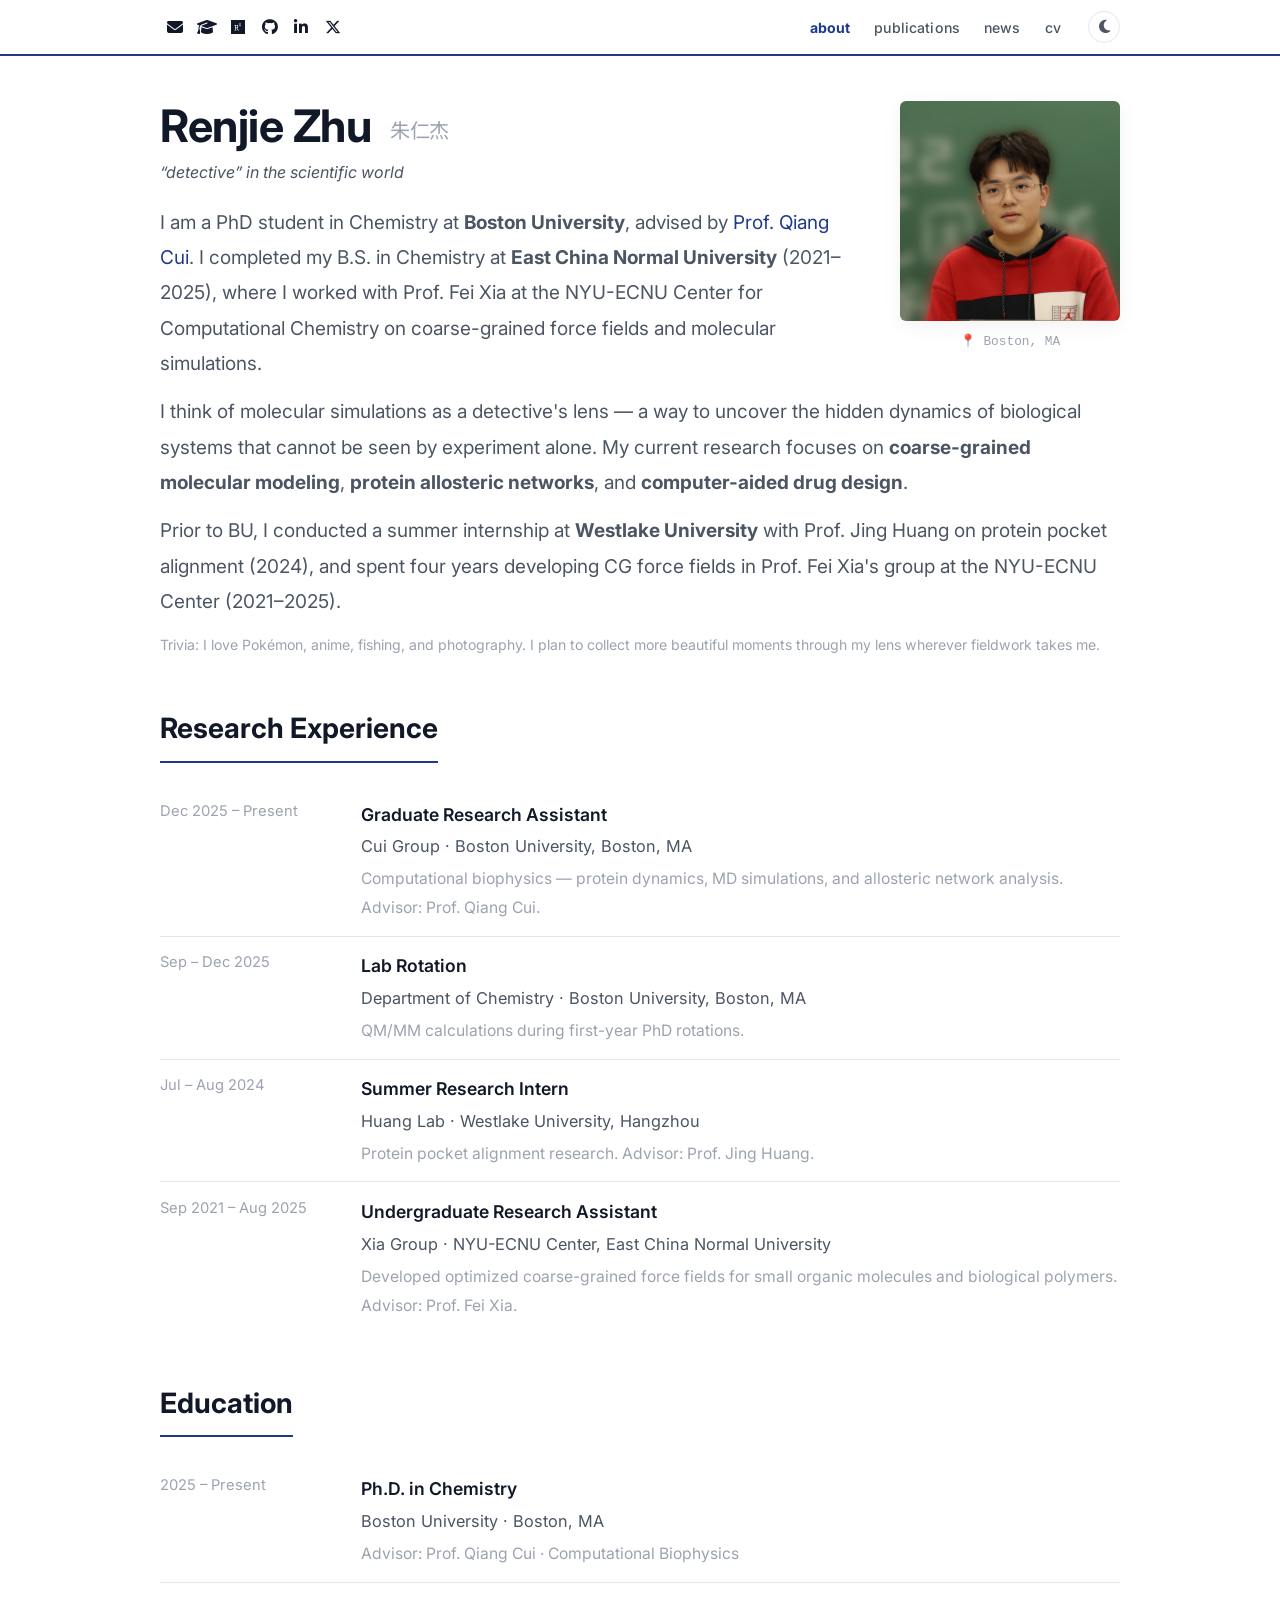
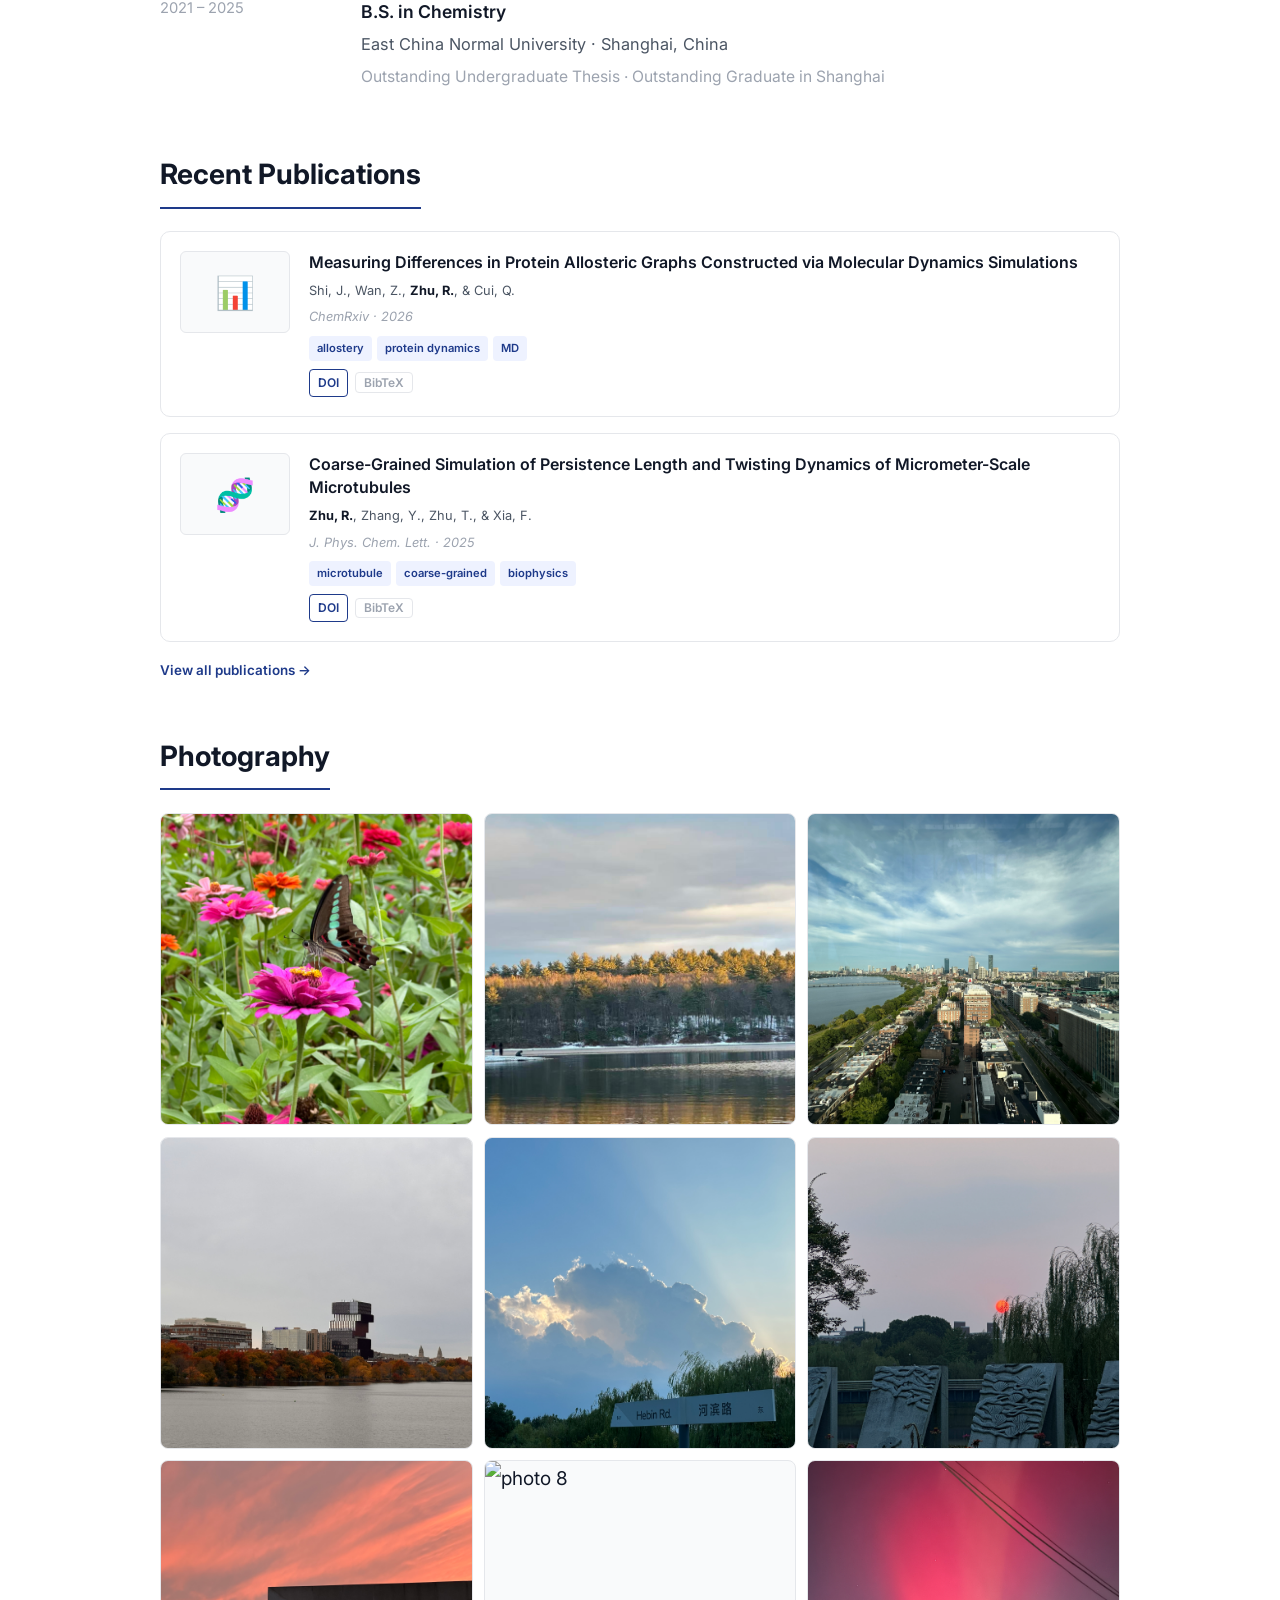
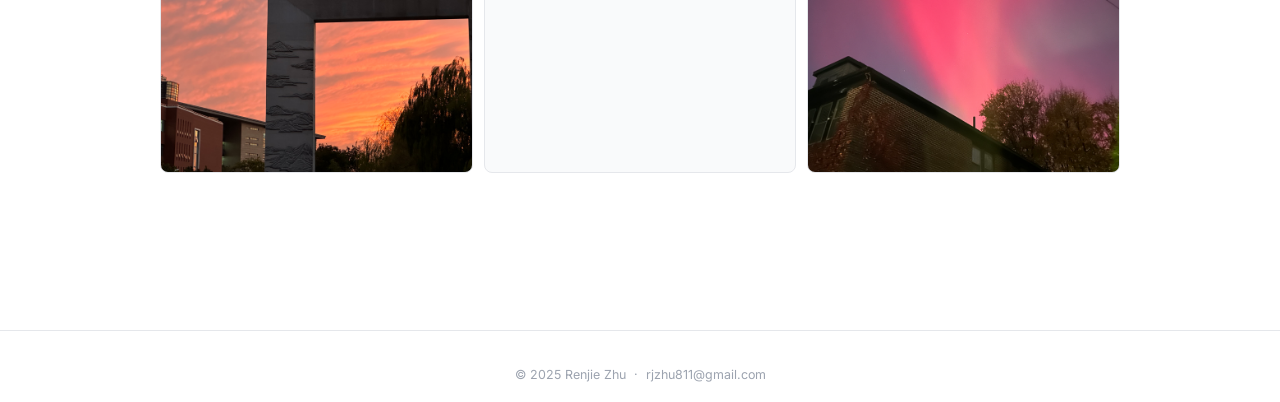
==== index.html @ 39c2d619 "photo" ====
<!DOCTYPE html>
<html lang="en">
<head>
  <meta charset="UTF-8" />
  <meta name="viewport" content="width=device-width, initial-scale=1.0" />
  <title>Renjie Zhu | Boston University</title>
  <link rel="stylesheet" href="https://cdnjs.cloudflare.com/ajax/libs/font-awesome/6.4.0/css/all.min.css" />
  <link href="https://fonts.googleapis.com/css2?family=Inter:wght@300;400;500;600;700&family=Noto+Sans+SC:wght@300;400;500;600;700&display=swap" rel="stylesheet" />
  <link rel="stylesheet" href="style.css" />
  <style>
    /* ── ABOUT: photo floats right, text wraps left ── */
    .about-photo {
      float: right;
      margin: 0 0 1.5rem 2.5rem;
      text-align: center;
      flex-shrink: 0;
    }
    .photo-placeholder {
      width: clamp(150px, 18vw, 220px);
      height: clamp(150px, 18vw, 220px);
      border-radius: 6px;
      background: linear-gradient(135deg, #1e3a8a 0%, #1e40af 100%);
      display: flex;
      align-items: center;
      justify-content: center;
      font-size: clamp(2.2rem, 5vw, 3.2rem);
      color: white;
      font-weight: 700;
      box-shadow: 0 4px 20px var(--shadow);
    }
    .profile-photo {
      width: clamp(150px, 18vw, 220px);
      height: clamp(150px, 18vw, 220px);
      border-radius: 6px;
      object-fit: cover;
      display: block;
      box-shadow: 0 4px 20px var(--shadow);
    }
    .about-location {
      margin-top: 0.6rem;
      font-size: 0.8rem;
      color: var(--text-faint);
      font-family: 'Courier New', monospace;
    }

    /* name + tagline */
    .page-name {
      font-size: clamp(2rem, 4vw, 2.8rem);
      font-weight: 700;
      letter-spacing: -0.5px;
      line-height: 1.15;
      margin-bottom: 0.35rem;
    }
    .page-name .name-cn {
      font-size: 0.45em;
      font-weight: 400;
      color: var(--text-faint);
      margin-left: 0.6rem;
      vertical-align: middle;
    }
    .page-tagline {
      font-style: italic;
      color: var(--text-muted);
      font-size: 1rem;
      margin-bottom: 1.1rem;
    }

    .bio-text { color: var(--text-muted); }
    .bio-text + .bio-text { margin-top: 0.85rem; }
    .bio-trivia {
      margin-top: 0.85rem;
      font-size: 0.88rem;
      color: var(--text-faint);
    }
    .clearfix::after { content: ''; display: table; clear: both; }

    /* ── PHOTOGRAPHY GRID ── */
    .photo-grid {
      display: grid;
      grid-template-columns: repeat(3, 1fr);
      gap: 0.7rem;
    }
    .photo-item {
      aspect-ratio: 1 / 1;
      border-radius: 8px;
      overflow: hidden;
      background: var(--bg-alt);
      border: 1px solid var(--border);
      cursor: pointer;
      transition: border-color 0.2s;
    }
    .photo-item:hover { border-color: var(--primary); }
    .photo-item img { width: 100%; height: 100%; object-fit: cover; display: block; transition: transform 0.3s; }
    .photo-item:hover img { transform: scale(1.05); }
    .photo-empty {
      width: 100%; height: 100%;
      display: flex; flex-direction: column;
      align-items: center; justify-content: center;
      gap: 0.4rem; color: var(--border); font-size: 1.8rem;
    }
    .photo-empty span { font-size: 0.68rem; color: var(--text-faint); }

    /* ── LIGHTBOX MODAL ── */
    .lightbox-modal {
      display: none;
      position: fixed;
      z-index: 1000;
      left: 0;
      top: 0;
      width: 100%;
      height: 100%;
      background: rgba(0, 0, 0, 0.85);
      animation: fadeIn 0.3s;
    }
    .lightbox-modal.show { display: flex; }
    @keyframes fadeIn { from { opacity: 0; } to { opacity: 1; } }
    .lightbox-content {
      margin: auto;
      max-width: 90vw;
      max-height: 90vh;
      position: relative;
      display: flex;
      align-items: center;
      justify-content: center;
    }
    .lightbox-img {
      max-width: 100%;
      max-height: 85vh;
      object-fit: contain;
      border-radius: 8px;
    }
    .lightbox-close {
      position: absolute;
      top: 20px;
      right: 30px;
      color: white;
      font-size: 32px;
      cursor: pointer;
      line-height: 1;
      z-index: 1001;
      transition: opacity 0.2s;
    }
    .lightbox-close:hover { opacity: 0.7; }
    .lightbox-nav {
      position: absolute;
      top: 50%;
      transform: translateY(-50%);
      color: white;
      font-size: 28px;
      cursor: pointer;
      padding: 10px 15px;
      border-radius: 4px;
      transition: background 0.2s;
      user-select: none;
      z-index: 1001;
    }
    .lightbox-nav:hover { background: rgba(255, 255, 255, 0.2); }
    .lightbox-prev { left: 20px; }
    .lightbox-next { right: 20px; }
    .lightbox-counter {
      position: absolute;
      bottom: 20px;
      left: 50%;
      transform: translateX(-50%);
      color: white;
      font-size: 0.9rem;
      background: rgba(0, 0, 0, 0.5);
      padding: 8px 12px;
      border-radius: 4px;
    }

    section { margin-bottom: 2.8rem; }

    @media (max-width: 640px) {
      .about-photo { float: none; margin: 0 0 1.5rem 0; }
      .photo-placeholder, .profile-photo { width: 130px; height: 130px; border-radius: 50%; }
      .photo-grid { grid-template-columns: repeat(2, 1fr); }
    }
  </style>
</head>
<body>

<!-- ── NAV: social icons left | links right ── -->
<nav>
  <div class="nav-inner">
    <!-- LEFT: social icons -->
    <div class="nav-social">
      <a href="mailto:rjzhu811@gmail.com" title="Email"><i class="fas fa-envelope"></i></a>
      <a href="https://scholar.google.com/citations?user=YOURID" target="_blank" title="Google Scholar"><i class="fas fa-graduation-cap"></i></a>
      <a href="https://www.researchgate.net/profile/Renjie-Zhu-6?ev=hdr_xprf" target="_blank" title="ResearchGate"><i class="fab fa-researchgate"></i></a>
      <a href="https://github.com/wowrj" target="_blank" title="GitHub"><i class="fab fa-github"></i></a>
      <a href="https://www.linkedin.com/in/renjie-zhu-467b842b7/" target="_blank" title="LinkedIn"><i class="fab fa-linkedin-in"></i></a>
      <a href="https://x.com/UjotH" target="_blank" title="Twitter / X"><i class="fab fa-x-twitter"></i></a>
    </div>

    <div class="nav-spacer"></div>

    <!-- RIGHT: page links + dark toggle -->
    <ul class="nav-links">
      <li><a href="index.html" class="active">about</a></li>
      <li><a href="publications.html">publications</a></li>
      <li><a href="news.html">news</a></li>
      <li><a href="assets/cv.pdf" target="_blank">cv</a></li>
    </ul>
    <button class="theme-toggle" id="themeBtn" title="Toggle dark mode" aria-label="Toggle dark mode">
      <i class="fas fa-moon" id="themeIcon"></i>
    </button>
  </div>
</nav>

<div class="page-wrapper">

  <!-- ── ABOUT ── -->
  <section class="clearfix">

    <!-- Photo floats right -->
    <div class="about-photo">
      <!-- Replace with: <img class="profile-photo" src="assets/img/profile.jpg" alt="Renjie Zhu" /> -->
      <img class="profile-photo" src="assets/img/profile.jpg" alt="Renjie Zhu" />
      <div class="about-location">📍 Boston, MA</div>
    </div>

    <!-- Name + tagline + bio flow left -->
    <h1 class="page-name">
      Renjie Zhu <span class="name-cn">朱仁杰</span>
    </h1>
    <p class="page-tagline">
      “detective” in the scientific world
    </p>

    <p class="bio-text">
      I am a PhD student in Chemistry at <strong>Boston University</strong>, advised by
      <a href="https://sites.bu.edu/cui-group/" target="_blank">Prof. Qiang Cui</a>.
      I completed my B.S. in Chemistry at <strong>East China Normal University</strong> (2021–2025),
      where I worked with Prof. Fei Xia at the NYU-ECNU Center for Computational Chemistry
      on coarse-grained force fields and molecular simulations.
    </p>
    <p class="bio-text">
      I think of molecular simulations as a detective's lens — a way to uncover the hidden
      dynamics of biological systems that cannot be seen by experiment alone. My current
      research focuses on <strong>coarse-grained molecular modeling</strong>,
      <strong>protein allosteric networks</strong>, and <strong>computer-aided drug design</strong>.
    </p>
    <p class="bio-text">
      Prior to BU, I conducted a summer internship at <strong>Westlake University</strong> with
      Prof. Jing Huang on protein pocket alignment (2024), and spent four years developing
      CG force fields in Prof. Fei Xia's group at the NYU-ECNU Center (2021–2025).
    </p>
    <p class="bio-trivia">
      Trivia: I love Pokémon, anime, fishing, and photography. I plan to collect more
      beautiful moments through my lens wherever fieldwork takes me.
    </p>

  </section>

  <!-- ── RESEARCH EXPERIENCE ── -->
  <section>
    <h2 class="section-title">Research Experience</h2>
    <div class="exp-list">
      <div class="exp-item">
        <div class="exp-period">Dec 2025 – Present</div>
        <div>
          <div class="exp-title">Graduate Research Assistant</div>
          <div class="exp-subtitle">Cui Group · Boston University, Boston, MA</div>
          <div class="exp-detail">Computational biophysics — protein dynamics, MD simulations, and allosteric network analysis. Advisor: Prof. Qiang Cui.</div>
        </div>
      </div>
      <div class="exp-item">
        <div class="exp-period">Sep – Dec 2025</div>
        <div>
          <div class="exp-title">Lab Rotation</div>
          <div class="exp-subtitle">Department of Chemistry · Boston University, Boston, MA</div>
          <div class="exp-detail">QM/MM calculations during first-year PhD rotations.</div>
        </div>
      </div>
      <div class="exp-item">
        <div class="exp-period">Jul – Aug 2024</div>
        <div>
          <div class="exp-title">Summer Research Intern</div>
          <div class="exp-subtitle">Huang Lab · Westlake University, Hangzhou</div>
          <div class="exp-detail">Protein pocket alignment research. Advisor: Prof. Jing Huang.</div>
        </div>
      </div>
      <div class="exp-item">
        <div class="exp-period">Sep 2021 – Aug 2025</div>
        <div>
          <div class="exp-title">Undergraduate Research Assistant</div>
          <div class="exp-subtitle">Xia Group · NYU-ECNU Center, East China Normal University</div>
          <div class="exp-detail">Developed optimized coarse-grained force fields for small organic molecules and biological polymers. Advisor: Prof. Fei Xia.</div>
        </div>
      </div>
    </div>
  </section>

  <!-- ── EDUCATION ── -->
  <section>
    <h2 class="section-title">Education</h2>
    <div class="exp-list">
      <div class="exp-item">
        <div class="exp-period">2025 – Present</div>
        <div>
          <div class="exp-title">Ph.D. in Chemistry</div>
          <div class="exp-subtitle">Boston University · Boston, MA</div>
          <div class="exp-detail">Advisor: Prof. Qiang Cui · Computational Biophysics</div>
        </div>
      </div>
      <div class="exp-item">
        <div class="exp-period">2021 – 2025</div>
        <div>
          <div class="exp-title">B.S. in Chemistry</div>
          <div class="exp-subtitle">East China Normal University · Shanghai, China</div>
          <div class="exp-detail">Outstanding Undergraduate Thesis · Outstanding Graduate in Shanghai</div>
        </div>
      </div>
    </div>
  </section>

  <!-- ── RECENT PUBLICATIONS ── -->
  <section>
    <h2 class="section-title">Recent Publications</h2>
    <div class="pub-list">

      <div class="pub-card">
        <div class="pub-thumb">📊</div>
        <div class="pub-info">
          <div class="pub-title">
            <a href="https://doi.org/10.26434/chemrxiv.10001634/v1" target="_blank">
              Measuring Differences in Protein Allosteric Graphs Constructed via Molecular Dynamics Simulations
            </a>
          </div>
          <div class="pub-authors">Shi, J., Wan, Z., <span class="me">Zhu, R.</span>, &amp; Cui, Q.</div>
          <div class="pub-venue">ChemRxiv · 2026</div>
          <div class="pub-tags"><span class="tag">allostery</span><span class="tag">protein dynamics</span><span class="tag">MD</span></div>
          <div class="pub-links">
            <a href="https://doi.org/10.26434/chemrxiv.10001634/v1" target="_blank">DOI</a>
            <button class="bibtex-toggle" onclick="toggleBibtex(this)">BibTeX</button>
          </div>
        </div>
        <div class="bibtex-block">@article{shi2026allostery,
  title   = {Measuring Differences in Protein Allosteric Graphs Constructed via Molecular Dynamics Simulations},
  author  = {Shi, J. and Wan, Z. and Zhu, R. and Cui, Q.},
  journal = {ChemRxiv},
  year    = {2026},
  doi     = {10.26434/chemrxiv.10001634/v1}
}</div>
      </div>

      <div class="pub-card">
        <div class="pub-thumb">🧬</div>
        <div class="pub-info">
          <div class="pub-title">
            <a href="https://doi.org/10.1021/acs.jpclett.5c01226" target="_blank">
              Coarse-Grained Simulation of Persistence Length and Twisting Dynamics of Micrometer-Scale Microtubules
            </a>
          </div>
          <div class="pub-authors"><span class="me">Zhu, R.</span>, Zhang, Y., Zhu, T., &amp; Xia, F.</div>
          <div class="pub-venue">J. Phys. Chem. Lett. · 2025</div>
          <div class="pub-tags"><span class="tag">microtubule</span><span class="tag">coarse-grained</span><span class="tag">biophysics</span></div>
          <div class="pub-links">
            <a href="https://doi.org/10.1021/acs.jpclett.5c01226" target="_blank">DOI</a>
            <button class="bibtex-toggle" onclick="toggleBibtex(this)">BibTeX</button>
          </div>
        </div>
        <div class="bibtex-block">@article{zhu2025microtubule,
  title   = {Coarse-Grained Simulation of Persistence Length and Twisting Dynamics of Micrometer-Scale Microtubules},
  author  = {Zhu, R. and Zhang, Y. and Zhu, T. and Xia, F.},
  journal = {J. Phys. Chem. Lett.},
  year    = {2025},
  doi     = {10.1021/acs.jpclett.5c01226}
}</div>
      </div>

    </div>
    <a class="view-all" href="publications.html">View all publications →</a>
  </section>

  <!-- ── PHOTOGRAPHY ── -->
  <section>
    <h2 class="section-title">Photography</h2>
    <div class="photo-grid">
      <div class="photo-item" data-src="assets/photos/1ee82c5fb46809768f59d0000ddf3ac.jpg"><img src="assets/photos/1ee82c5fb46809768f59d0000ddf3ac.jpg" alt="photo 1" /></div>
      <div class="photo-item" data-src="assets/photos/61ec56c112392f12ba977d9e5ba1c34.jpg"><img src="assets/photos/61ec56c112392f12ba977d9e5ba1c34.jpg" alt="photo 2" /></div>
      <div class="photo-item" data-src="assets/photos/62fb311ef08bb6d7357781ddbecc922.jpg"><img src="assets/photos/62fb311ef08bb6d7357781ddbecc922.jpg" alt="photo 3" /></div>
      <div class="photo-item" data-src="assets/photos/91677c04d97ab94db8efaef6f1cd049.jpg"><img src="assets/photos/91677c04d97ab94db8efaef6f1cd049.jpg" alt="photo 4" /></div>
      <div class="photo-item" data-src="assets/photos/baca74af6a340432d96c8eda0e8a222.jpg"><img src="assets/photos/baca74af6a340432d96c8eda0e8a222.jpg" alt="photo 5" /></div>
      <div class="photo-item" data-src="assets/photos/cbb07fae1a168d9c7dd560ebace27e2.jpg"><img src="assets/photos/cbb07fae1a168d9c7dd560ebace27e2.jpg" alt="photo 6" /></div> 
      <div class="photo-item" data-src="assets/photos/cd4572484ee47272685aa55f70412d1.jpg"><img src="assets/photos/cd4572484ee47272685aa55f70412d1.jpg" alt="photo 7" /></div>
      <div class="photo-item" data-src="assets/photos/de2b0a2af9ee6da17f28aa9c307b8f4.jpg"><img src="assets/photos/de2b0a2af9ee6da17f28aa9c307b8f4.jpg" alt="photo 8" /></div>
      <div class="photo-item" data-src="assets/photos/fb9c6dcf559deec1864c5d2bfe00099.jpg"><img src="assets/photos/fb9c6dcf559deec1864c5d2bfe00099.jpg" alt="photo 9" /></div> 
    </div>
  </section>

</div>

<footer>
  <p>&copy; 2025 Renjie Zhu &nbsp;·&nbsp; <a href="mailto:rjzhu811@gmail.com">rjzhu811@gmail.com</a></p>
</footer>

<!-- ── LIGHTBOX MODAL ── -->
<div id="lightboxModal" class="lightbox-modal">
  <span class="lightbox-close" onclick="closeLightbox()">&times;</span>
  <div class="lightbox-content">
    <span class="lightbox-nav lightbox-prev" onclick="prevPhoto()">&#10094;</span>
    <img id="lightboxImg" class="lightbox-img" src="" alt="photo" />
    <span class="lightbox-nav lightbox-next" onclick="nextPhoto()">&#10095;</span>
  </div>
  <div class="lightbox-counter">
    <span id="photoCounter">1 / 9</span>
  </div>
</div>

<script src="theme.js"></script>
<script>
  let currentPhotoIndex = 0;
  const photos = document.querySelectorAll('.photo-item');
  const photoSources = Array.from(photos).map(item => item.getAttribute('data-src'));
  
  // 为所有照片添加点击事件
  photos.forEach((photo, index) => {
    photo.addEventListener('click', () => openLightbox(index));
  });
  
  function openLightbox(index) {
    currentPhotoIndex = index;
    const modal = document.getElementById('lightboxModal');
    const img = document.getElementById('lightboxImg');
    img.src = photoSources[currentPhotoIndex];
    modal.classList.add('show');
    document.body.style.overflow = 'hidden';
    updateCounter();
  }
  
  function closeLightbox() {
    document.getElementById('lightboxModal').classList.remove('show');
    document.body.style.overflow = 'auto';
  }
  
  function nextPhoto() {
    currentPhotoIndex = (currentPhotoIndex + 1) % photoSources.length;
    document.getElementById('lightboxImg').src = photoSources[currentPhotoIndex];
    updateCounter();
  }
  
  function prevPhoto() {
    currentPhotoIndex = (currentPhotoIndex - 1 + photoSources.length) % photoSources.length;
    document.getElementById('lightboxImg').src = photoSources[currentPhotoIndex];
    updateCounter();
  }
  
  function updateCounter() {
    document.getElementById('photoCounter').textContent = `${currentPhotoIndex + 1} / ${photoSources.length}`;
  }
  
  // 按键支持（ESC 关闭，方向键切换）
  document.addEventListener('keydown', (e) => {
    const modal = document.getElementById('lightboxModal');
    if (!modal.classList.contains('show')) return;
    
    if (e.key === 'Escape') closeLightbox();
    else if (e.key === 'ArrowRight') nextPhoto();
    else if (e.key === 'ArrowLeft') prevPhoto();
  });
  
  // 点击背景关闭
  document.getElementById('lightboxModal').addEventListener('click', (e) => {
    if (e.target.id === 'lightboxModal') closeLightbox();
  });
  
  function toggleBibtex(btn) {
    const card = btn.closest('.pub-card');
    const block = card.querySelector('.bibtex-block');
    const open = block.classList.toggle('open');
    btn.textContent = open ? 'Hide BibTeX' : 'BibTeX';
  }
</script>
</body>
</html>
---- style.css ----
/* ─── RESET ─── */
*, *::before, *::after { box-sizing: border-box; margin: 0; padding: 0; }

/* ─── LIGHT THEME ─── */
:root {
  --primary:       #1e3a8a;
  --primary-hover: #1e40af;
  --primary-light: #eef2ff;
  --primary-muted: #c7d2fe;
  --text:          #111827;
  --text-muted:    #4b5563;
  --text-faint:    #9ca3af;
  --border:        #e5e7eb;
  --bg:            #ffffff;
  --bg-alt:        #f9fafb;
  --bg-card:       #ffffff;
  --shadow:        rgba(0,0,0,0.06);
  --nav-height:    56px;
}

/* ─── DARK THEME ─── */
html.dark {
  --primary:       #93c5fd;
  --primary-hover: #bfdbfe;
  --primary-light: #1e2d5a;
  --primary-muted: #1e3a8a;
  --text:          #f1f5f9;
  --text-muted:    #94a3b8;
  --text-faint:    #64748b;
  --border:        #1e293b;
  --bg:            #0f172a;
  --bg-alt:        #1e293b;
  --bg-card:       #1e293b;
  --shadow:        rgba(0,0,0,0.3);
}

/* ─── BASE ─── */
body {
  font-family: 'Inter', 'Noto Sans SC', sans-serif;
  font-size: 19px;
  line-height: 1.85;
  color: var(--text);
  background: var(--bg);
  transition: background 0.25s, color 0.25s;
}
a { color: var(--primary); text-decoration: none; }
a:hover { text-decoration: underline; }

/* ─── NAV ─── */
nav {
  position: sticky;
  top: 0;
  z-index: 100;
  height: var(--nav-height);
  background: var(--bg);
  border-bottom: 2px solid var(--primary);
  display: flex;
  align-items: center;
  justify-content: center;
  padding: 0;
  transition: background 0.25s, border-color 0.25s;
}
.nav-inner {
  width: 75%;
  max-width: 1400px;
  min-width: 320px;
  display: flex;
  align-items: center;
  gap: 1rem;
}

/* social icons in nav (left side) */
.nav-social {
  display: flex;
  align-items: center;
  gap: 0.1rem;
}
.nav-social a {
  width: 30px;
  height: 30px;
  display: flex;
  align-items: center;
  justify-content: center;
  color: var(--text);
  font-size: 1rem;
  text-decoration: none;
  border-radius: 4px;
  transition: color 0.15s;
}
.nav-social a:hover { color: var(--primary); }

.nav-spacer { flex: 1; }

/* nav links (right side) */
.nav-links {
  display: flex;
  gap: 0.1rem;
  list-style: none;
}
.nav-links a {
  color: var(--text-muted);
  text-decoration: none;
  padding: 0.28rem 0.7rem;
  border-radius: 5px;
  font-size: 0.88rem;
  font-weight: 500;
  transition: color 0.15s;
  letter-spacing: 0.01em;
}
.nav-links a:hover { color: var(--primary); text-decoration: none; }
.nav-links a.active { color: var(--primary); font-weight: 700; }

/* dark mode toggle button */
.theme-toggle {
  width: 32px;
  height: 32px;
  border-radius: 50%;
  border: 1px solid var(--border);
  background: none;
  color: var(--text-muted);
  cursor: pointer;
  display: flex;
  align-items: center;
  justify-content: center;
  font-size: 0.95rem;
  transition: color 0.15s, border-color 0.15s;
  flex-shrink: 0;
}
.theme-toggle:hover { color: var(--primary); border-color: var(--primary); }

/* ─── LAYOUT ─── */
.page-wrapper {
  width: 75%;
  max-width: 1400px;
  min-width: 320px;
  margin: 0 auto;
  padding: 2.8rem 0 5rem;
}
section { margin-bottom: 2.8rem; }

/* ─── SECTION TITLE ─── */
.section-title {
  font-size: 1.75rem;
  font-weight: 700;
  color: var(--text);
  border-bottom: 2px solid var(--primary);
  padding-bottom: 0.35rem;
  margin-bottom: 1.4rem;
  display: inline-block;
}

/* ─── PUBLICATION CARDS ─── */
.pub-list { display: flex; flex-direction: column; gap: 1rem; }
.pub-card {
  display: grid;
  grid-template-columns: 110px 1fr;
  gap: 1.2rem;
  padding: 1.2rem;
  border: 1px solid var(--border);
  border-radius: 10px;
  background: var(--bg-card);
  transition: border-color 0.2s, box-shadow 0.2s;
}
.pub-card:hover {
  border-color: var(--primary);
  box-shadow: 0 4px 20px var(--shadow);
}
.pub-thumb {
  width: 110px;
  height: 82px;
  border-radius: 6px;
  background: var(--bg-alt);
  border: 1px solid var(--border);
  display: flex;
  align-items: center;
  justify-content: center;
  font-size: 2rem;
  flex-shrink: 0;
  overflow: hidden;
}
.pub-thumb img { width: 100%; height: 100%; object-fit: cover; border-radius: 5px; }
.pub-title { font-weight: 600; font-size: 1rem; line-height: 1.45; margin-bottom: 0.28rem; }
.pub-title a { color: var(--text); text-decoration: none; }
.pub-title a:hover { color: var(--primary); }
.pub-authors { font-size: 0.8rem; color: var(--text-muted); margin-bottom: 0.18rem; }
.pub-authors .me { font-weight: 700; color: var(--text); }
.pub-venue { font-size: 0.8rem; color: var(--text-faint); margin-bottom: 0.45rem; font-style: italic; }
.pub-tags { display: flex; flex-wrap: wrap; gap: 0.3rem; margin-bottom: 0.5rem; }
.tag {
  font-size: 0.7rem;
  font-weight: 600;
  padding: 0.12rem 0.5rem;
  border-radius: 4px;
  background: var(--primary-light);
  color: var(--primary);
}
.pub-links { display: flex; gap: 0.4rem; flex-wrap: wrap; align-items: center; }
.pub-links a {
  font-size: 0.75rem;
  font-weight: 600;
  color: var(--primary);
  border: 1px solid var(--primary);
  border-radius: 4px;
  padding: 0.12rem 0.5rem;
  text-decoration: none;
  transition: background 0.15s, color 0.15s;
}
.pub-links a:hover { background: var(--primary); color: #fff; }
.bibtex-toggle {
  font-size: 0.75rem;
  font-weight: 600;
  color: var(--text-faint);
  border: 1px solid var(--border);
  background: none;
  border-radius: 4px;
  padding: 0.12rem 0.5rem;
  cursor: pointer;
  transition: border-color 0.15s, color 0.15s;
  font-family: inherit;
}
.bibtex-toggle:hover { border-color: var(--text-muted); color: var(--text-muted); }
.bibtex-block {
  display: none;
  margin-top: 0.5rem;
  background: var(--bg-alt);
  border: 1px solid var(--border);
  border-radius: 6px;
  padding: 0.7rem 1rem;
  font-family: 'Courier New', monospace;
  font-size: 0.75rem;
  color: var(--text-muted);
  white-space: pre-wrap;
  overflow-x: auto;
  grid-column: 1 / -1;
}
.bibtex-block.open { display: block; }

/* ─── EXP / EDUCATION ─── */
.exp-list { display: flex; flex-direction: column; }
.exp-item {
  display: grid;
  grid-template-columns: 185px 1fr;
  gap: 1rem;
  padding: 0.85rem 0;
  border-bottom: 1px solid var(--border);
}
.exp-item:last-child { border-bottom: none; }
.exp-period { font-size: 0.92rem; color: var(--text-faint); padding-top: 2px; line-height: 1.45; white-space: nowrap; }
.exp-title { font-weight: 600; font-size: 1.1rem; }
.exp-subtitle { font-size: 1.02rem; color: var(--text-muted); }
.exp-detail { font-size: 0.98rem; color: var(--text-faint); margin-top: 0.18rem; }

/* ─── AWARDS ─── */
.award-list { display: flex; flex-direction: column; }
.award-item {
  display: flex;
  justify-content: space-between;
  align-items: baseline;
  gap: 1rem;
  padding: 0.5rem 0;
  border-bottom: 1px solid var(--border);
  font-size: 0.875rem;
}
.award-item:last-child { border-bottom: none; }
.award-year { color: var(--text-faint); white-space: nowrap; font-size: 0.92rem; }

/* ─── NEWS ─── */
.news-list { list-style: none; }
.news-list li {
  display: flex;
  gap: 1rem;
  padding: 0.65rem 0;
  border-bottom: 1px solid var(--border);
  font-size: 0.875rem;
}
.news-list li:last-child { border-bottom: none; }
.news-date { white-space: nowrap; color: var(--text-faint); min-width: 88px; font-variant-numeric: tabular-nums; font-size: 0.92rem; }

/* ─── SKILLS ─── */
.skills-grid { display: flex; flex-wrap: wrap; gap: 0.5rem; }
.skill-chip {
  font-size: 0.8rem;
  font-weight: 500;
  padding: 0.28rem 0.8rem;
  border-radius: 20px;
  border: 1px solid var(--border);
  color: var(--text-muted);
  background: var(--bg-alt);
}

/* ─── VIEW ALL LINK ─── */
.view-all {
  display: inline-flex;
  align-items: center;
  gap: 0.3rem;
  margin-top: 1rem;
  font-size: 0.84rem;
  font-weight: 600;
  color: var(--primary);
  text-decoration: none;
}
.view-all:hover { text-decoration: underline; }

/* ─── FOOTER ─── */
footer {
  text-align: center;
  font-size: 0.78rem;
  color: var(--text-faint);
  padding: 2rem 0 1rem;
  border-top: 1px solid var(--border);
  margin-top: 2rem;
}
footer a { color: var(--text-faint); }
footer a:hover { color: var(--text-muted); }

/* ─── YEAR LABEL ─── */
.year-label {
  font-size: 0.92rem;
  font-weight: 700;
  letter-spacing: 0.08em;
  text-transform: uppercase;
  color: var(--text-faint);
  margin-bottom: 0.85rem;
}
.year-group { margin-bottom: 2rem; }

/* ─── RESPONSIVE ─── */
@media (max-width: 600px) {
  .nav-inner { width: 92%; gap: 0.75rem; }
  .page-wrapper { width: 92%; }
  .nav-links a { padding: 0.28rem 0.5rem; font-size: 0.8rem; }
  .pub-card { grid-template-columns: 1fr; }
  .pub-thumb { width: 100%; height: 110px; }
  .exp-item { grid-template-columns: 1fr; gap: 0.15rem; }
  .exp-period { color: var(--primary); font-weight: 600; }
}
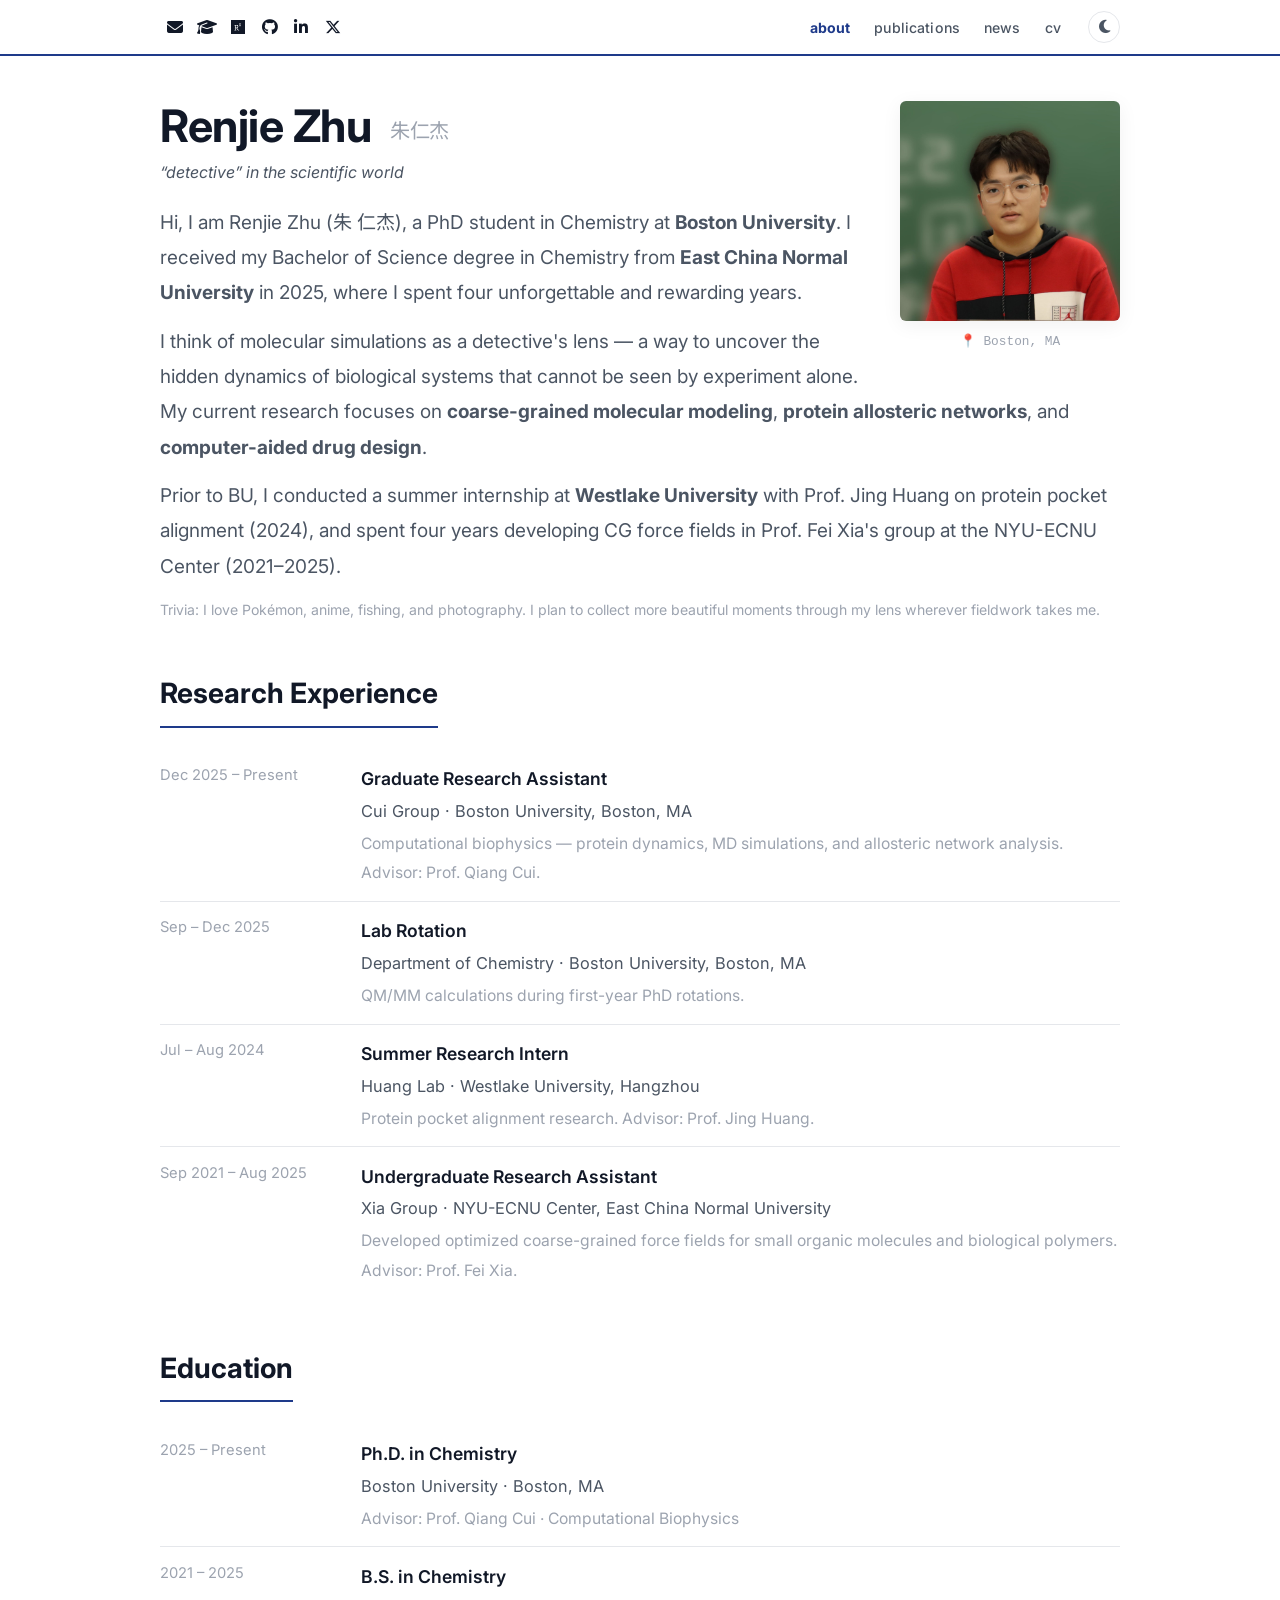
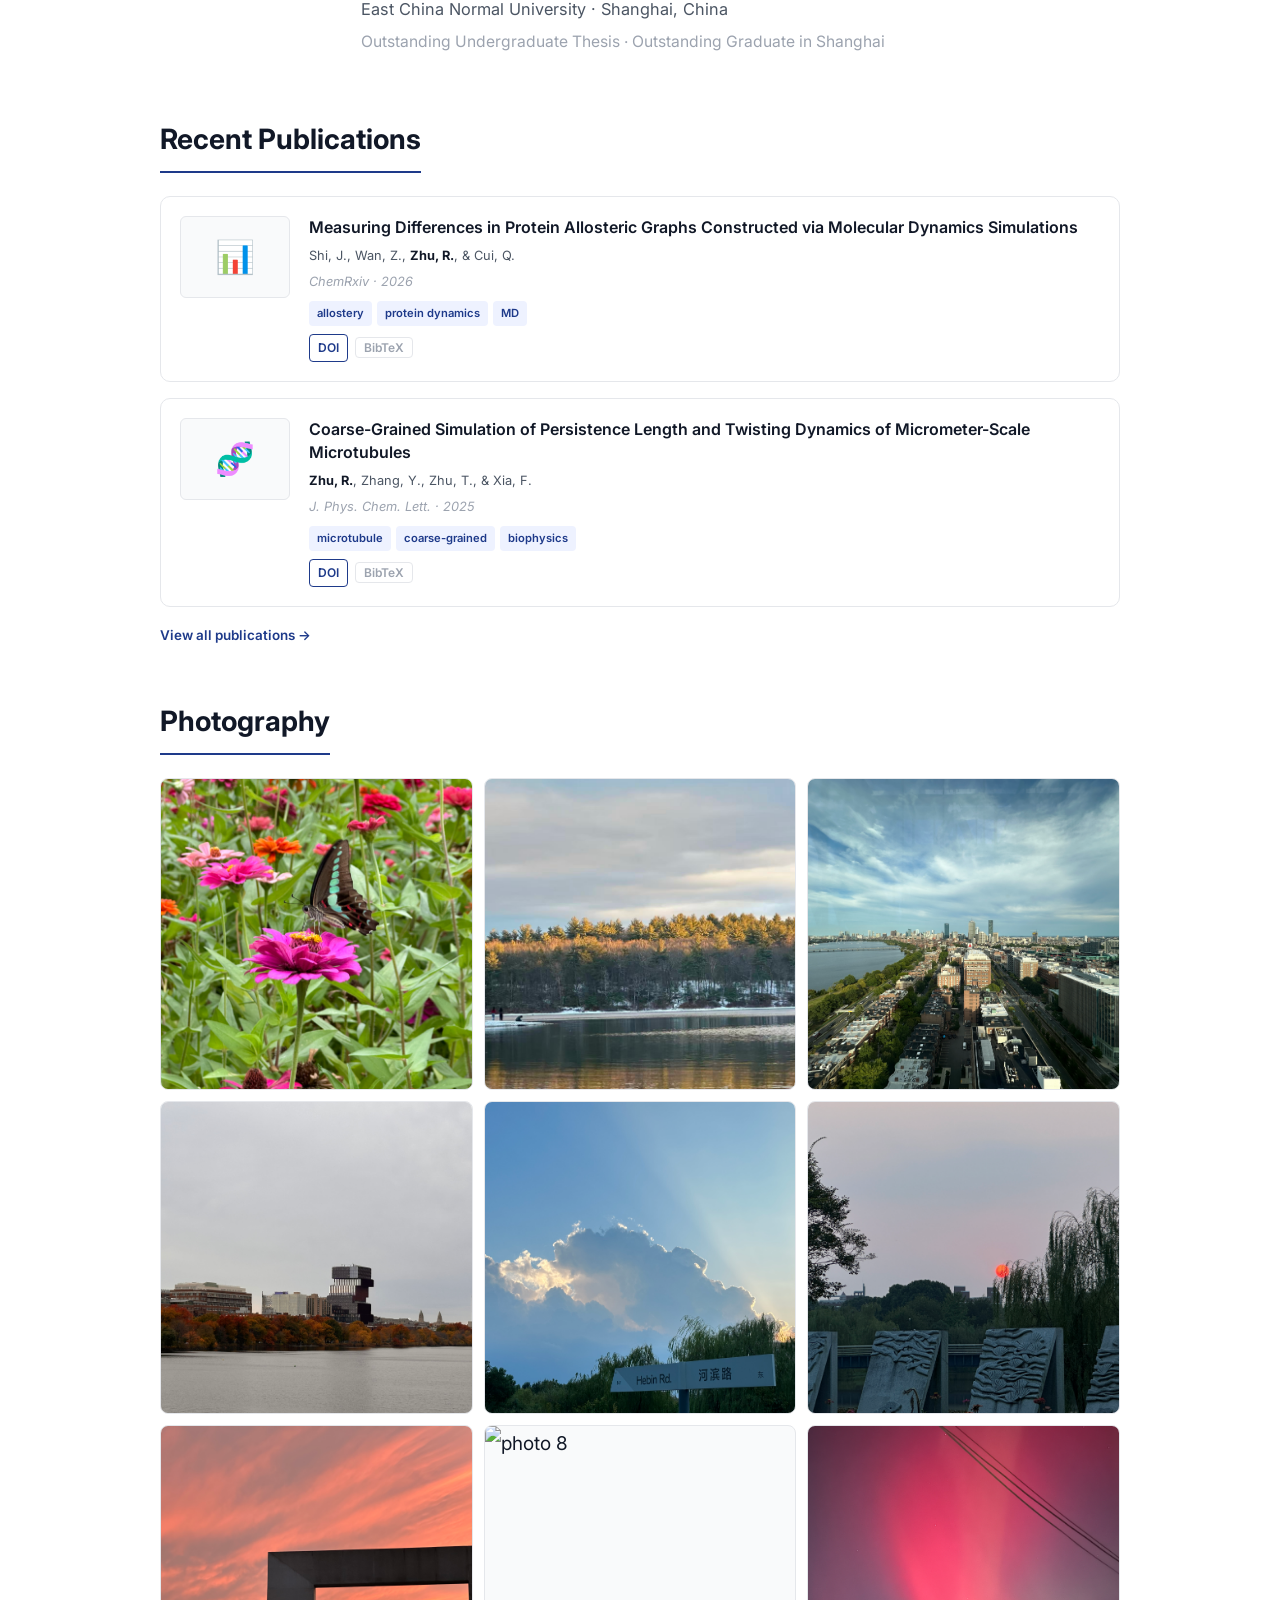
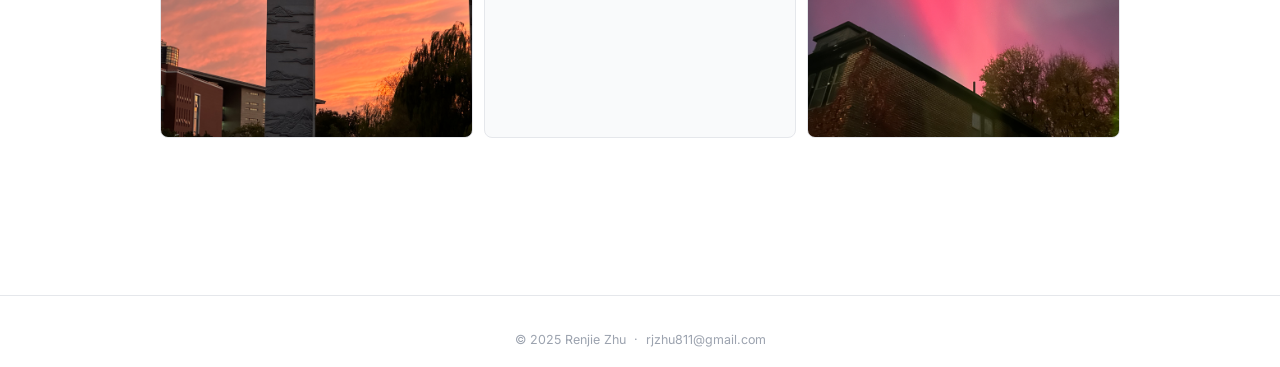
==== commit a0c302f7: "bio" ====
--- a/index.html
+++ b/index.html
@@ -229,11 +229,8 @@
     </p>
 
     <p class="bio-text">
-      I am a PhD student in Chemistry at <strong>Boston University</strong>, advised by
-      <a href="https://sites.bu.edu/cui-group/" target="_blank">Prof. Qiang Cui</a>.
-      I completed my B.S. in Chemistry at <strong>East China Normal University</strong> (2021–2025),
-      where I worked with Prof. Fei Xia at the NYU-ECNU Center for Computational Chemistry
-      on coarse-grained force fields and molecular simulations.
+      Hi, I am Renjie Zhu (朱 仁杰), a PhD student in Chemistry at <strong>Boston University</strong>.
+      I received my Bachelor of Science degree in Chemistry from <strong>East China Normal University</strong> in 2025, where I spent four unforgettable and rewarding years.
     </p>
     <p class="bio-text">
       I think of molecular simulations as a detective's lens — a way to uncover the hidden
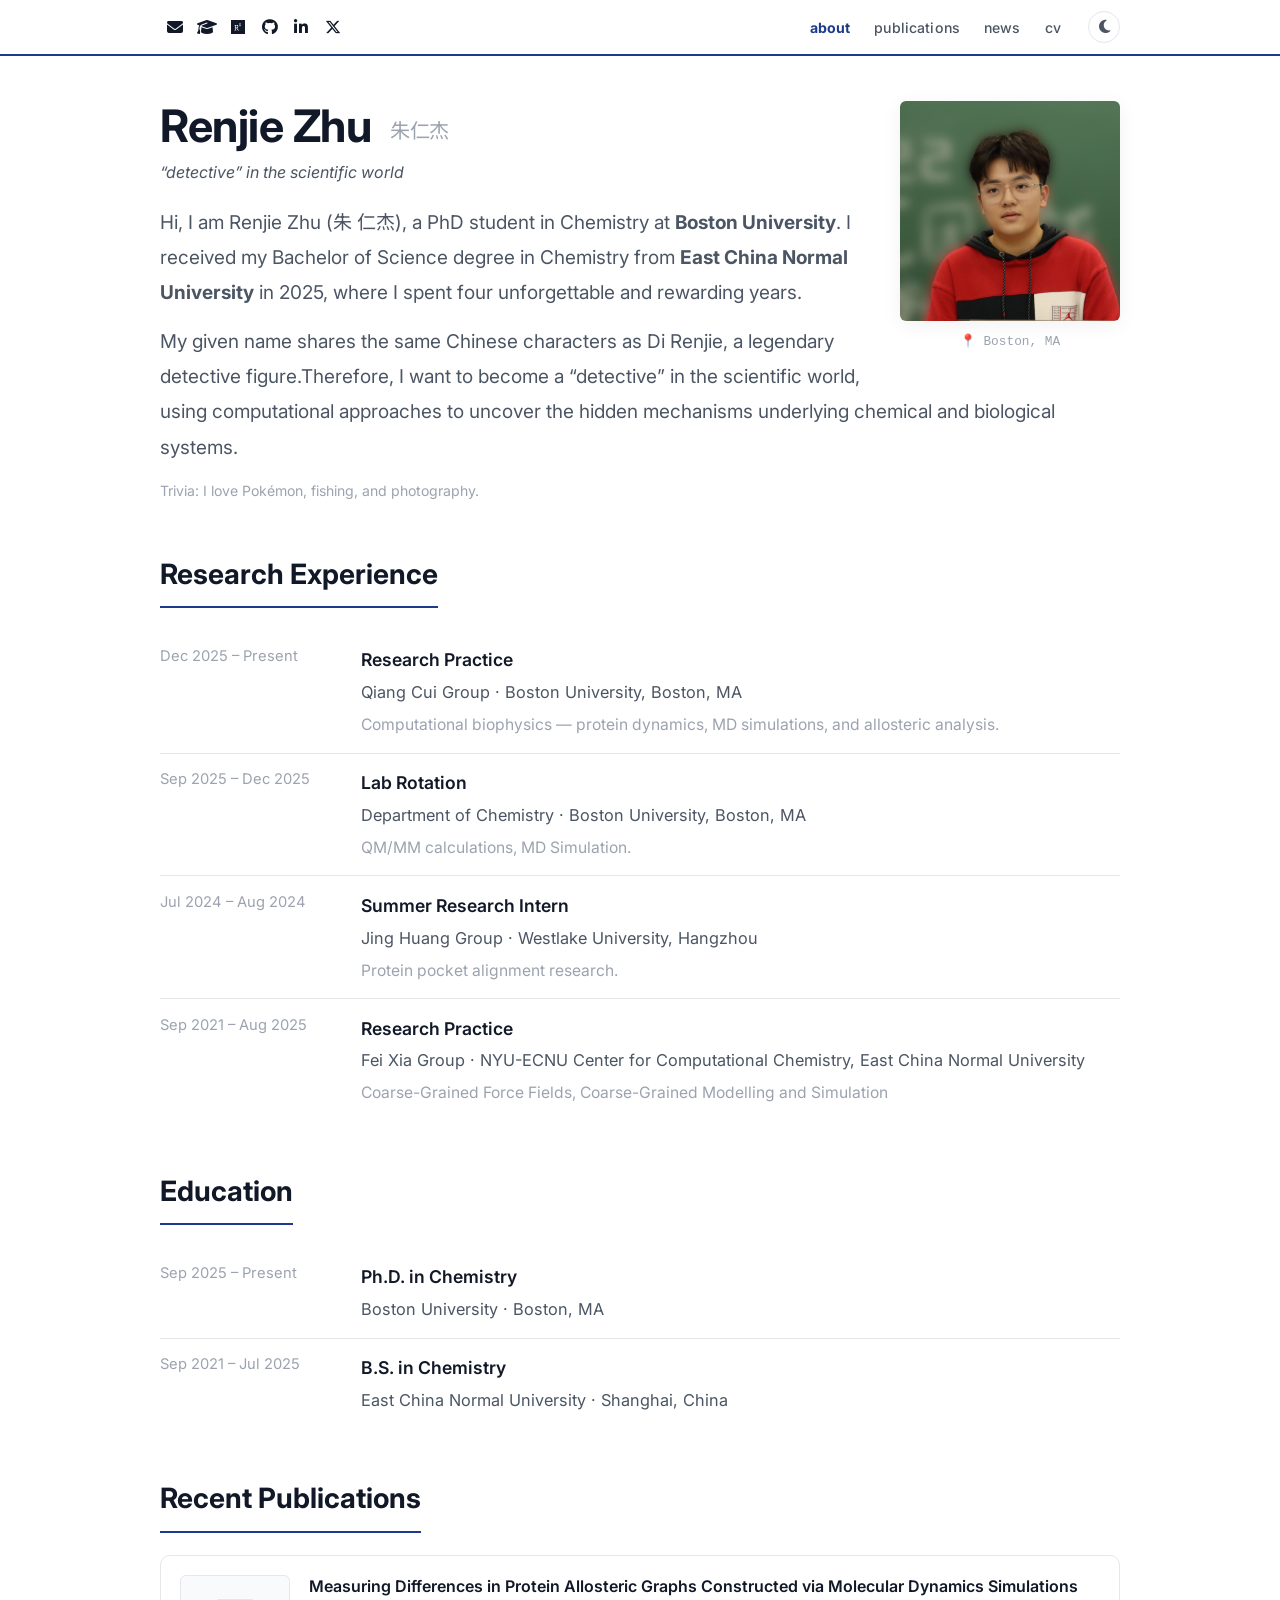
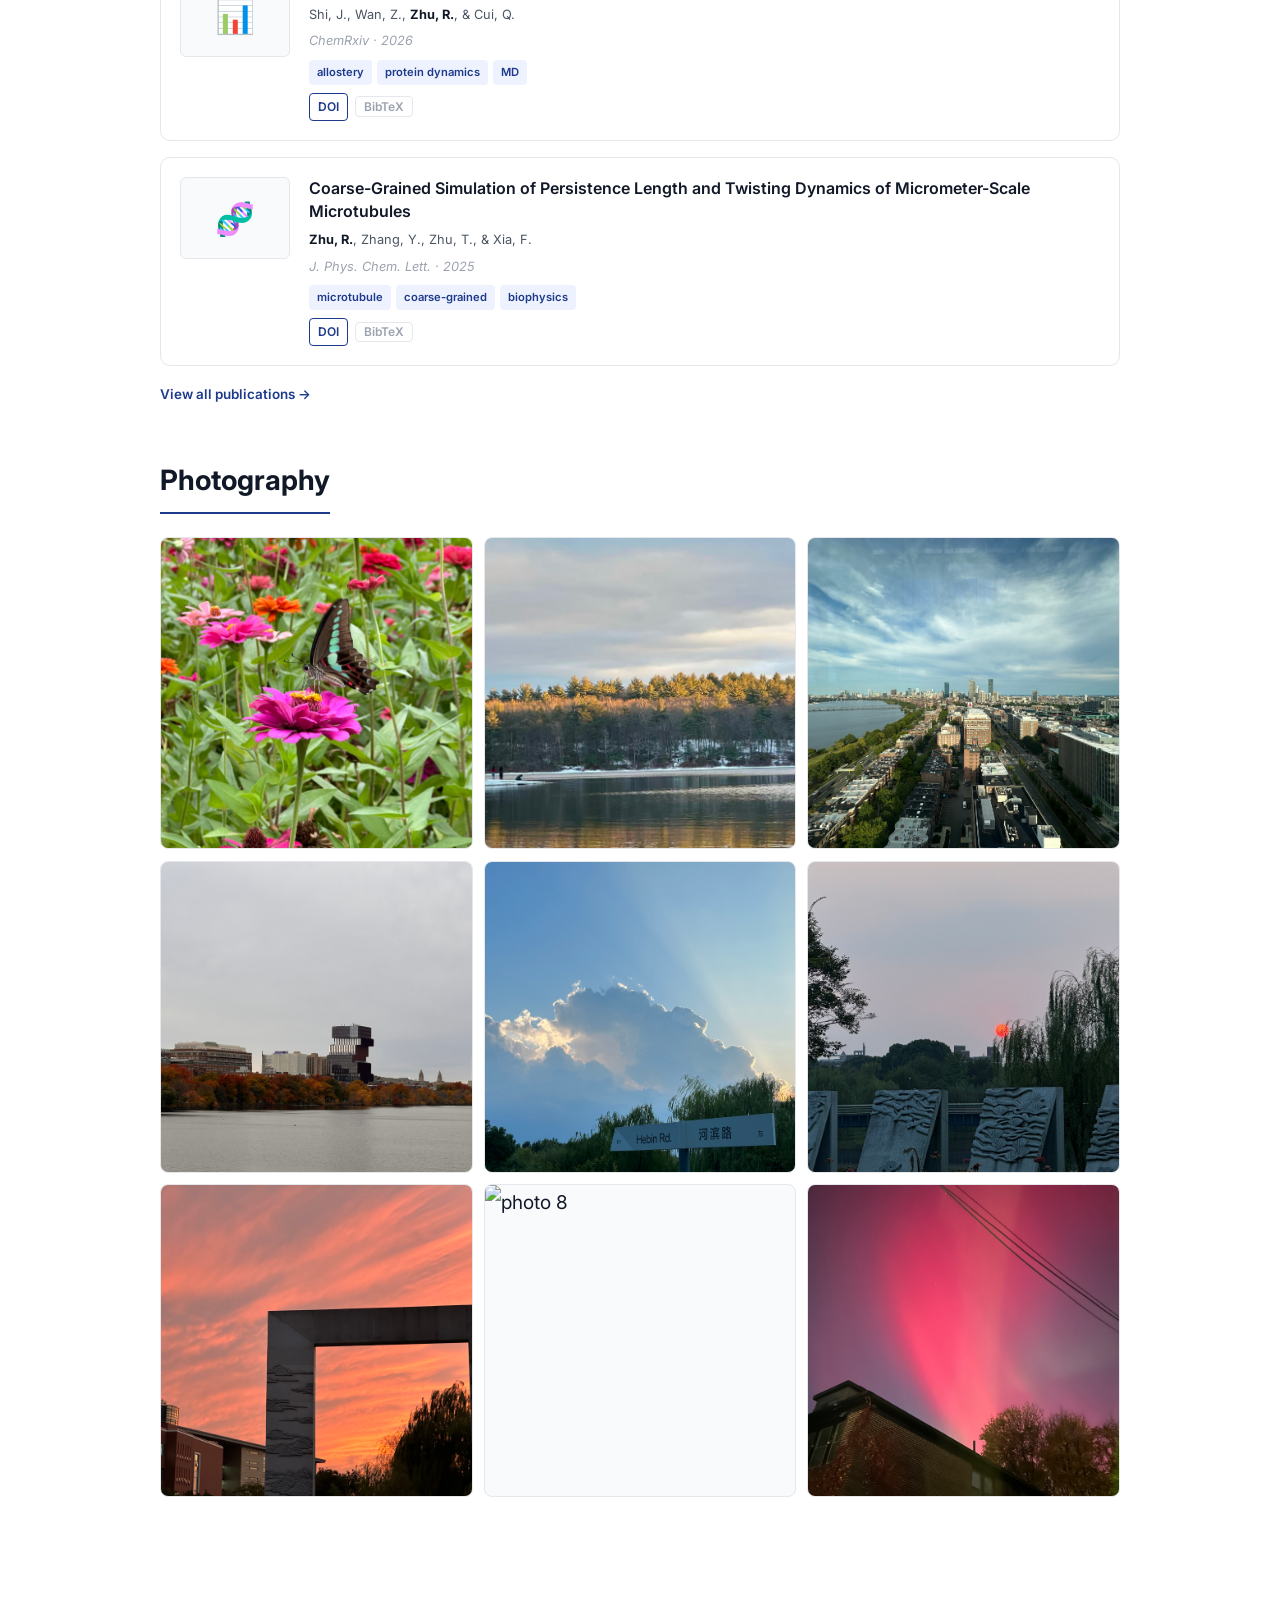
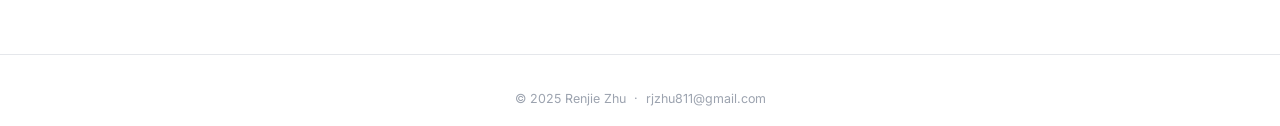
==== commit 695dec71: "update" ====
--- a/index.html
+++ b/index.html
@@ -233,19 +233,10 @@
       I received my Bachelor of Science degree in Chemistry from <strong>East China Normal University</strong> in 2025, where I spent four unforgettable and rewarding years.
     </p>
     <p class="bio-text">
-      I think of molecular simulations as a detective's lens — a way to uncover the hidden
-      dynamics of biological systems that cannot be seen by experiment alone. My current
-      research focuses on <strong>coarse-grained molecular modeling</strong>,
-      <strong>protein allosteric networks</strong>, and <strong>computer-aided drug design</strong>.
-    </p>
-    <p class="bio-text">
-      Prior to BU, I conducted a summer internship at <strong>Westlake University</strong> with
-      Prof. Jing Huang on protein pocket alignment (2024), and spent four years developing
-      CG force fields in Prof. Fei Xia's group at the NYU-ECNU Center (2021–2025).
+      My given name shares the same Chinese characters as Di Renjie, a legendary detective figure.Therefore, I want to become a “detective” in the scientific world, using computational approaches to uncover the hidden mechanisms underlying chemical and biological systems.
     </p>
     <p class="bio-trivia">
-      Trivia: I love Pokémon, anime, fishing, and photography. I plan to collect more
-      beautiful moments through my lens wherever fieldwork takes me.
+      Trivia: I love Pokémon, fishing, and photography.
     </p>
 
   </section>
@@ -257,33 +248,33 @@
       <div class="exp-item">
         <div class="exp-period">Dec 2025 – Present</div>
         <div>
-          <div class="exp-title">Graduate Research Assistant</div>
-          <div class="exp-subtitle">Cui Group · Boston University, Boston, MA</div>
-          <div class="exp-detail">Computational biophysics — protein dynamics, MD simulations, and allosteric network analysis. Advisor: Prof. Qiang Cui.</div>
-        </div>
-      </div>
-      <div class="exp-item">
-        <div class="exp-period">Sep – Dec 2025</div>
+          <div class="exp-title">Research Practice</div>
+          <div class="exp-subtitle">Qiang Cui Group · Boston University, Boston, MA</div>
+          <div class="exp-detail">Computational biophysics — protein dynamics, MD simulations, and allosteric analysis.</div>
+        </div>
+      </div>
+      <div class="exp-item">
+        <div class="exp-period">Sep 2025 – Dec 2025</div>
         <div>
           <div class="exp-title">Lab Rotation</div>
           <div class="exp-subtitle">Department of Chemistry · Boston University, Boston, MA</div>
-          <div class="exp-detail">QM/MM calculations during first-year PhD rotations.</div>
-        </div>
-      </div>
-      <div class="exp-item">
-        <div class="exp-period">Jul – Aug 2024</div>
+          <div class="exp-detail">QM/MM calculations, MD Simulation.</div>
+        </div>
+      </div>
+      <div class="exp-item">
+        <div class="exp-period">Jul 2024 – Aug 2024</div>
         <div>
           <div class="exp-title">Summer Research Intern</div>
-          <div class="exp-subtitle">Huang Lab · Westlake University, Hangzhou</div>
-          <div class="exp-detail">Protein pocket alignment research. Advisor: Prof. Jing Huang.</div>
+          <div class="exp-subtitle">Jing Huang Group · Westlake University, Hangzhou</div>
+          <div class="exp-detail">Protein pocket alignment research.</div>
         </div>
       </div>
       <div class="exp-item">
         <div class="exp-period">Sep 2021 – Aug 2025</div>
         <div>
-          <div class="exp-title">Undergraduate Research Assistant</div>
-          <div class="exp-subtitle">Xia Group · NYU-ECNU Center, East China Normal University</div>
-          <div class="exp-detail">Developed optimized coarse-grained force fields for small organic molecules and biological polymers. Advisor: Prof. Fei Xia.</div>
+          <div class="exp-title">Research Practice</div>
+          <div class="exp-subtitle">Fei Xia Group · NYU-ECNU Center for Computational Chemistry, East China Normal University</div>
+          <div class="exp-detail">Coarse-Grained Force Fields, Coarse-Grained Modelling and Simulation </div>
         </div>
       </div>
     </div>
@@ -294,19 +285,17 @@
     <h2 class="section-title">Education</h2>
     <div class="exp-list">
       <div class="exp-item">
-        <div class="exp-period">2025 – Present</div>
+        <div class="exp-period">Sep 2025 – Present</div>
         <div>
           <div class="exp-title">Ph.D. in Chemistry</div>
           <div class="exp-subtitle">Boston University · Boston, MA</div>
-          <div class="exp-detail">Advisor: Prof. Qiang Cui · Computational Biophysics</div>
-        </div>
-      </div>
-      <div class="exp-item">
-        <div class="exp-period">2021 – 2025</div>
+        </div>
+      </div>
+      <div class="exp-item">
+        <div class="exp-period">Sep 2021 – Jul 2025</div>
         <div>
           <div class="exp-title">B.S. in Chemistry</div>
           <div class="exp-subtitle">East China Normal University · Shanghai, China</div>
-          <div class="exp-detail">Outstanding Undergraduate Thesis · Outstanding Graduate in Shanghai</div>
         </div>
       </div>
     </div>
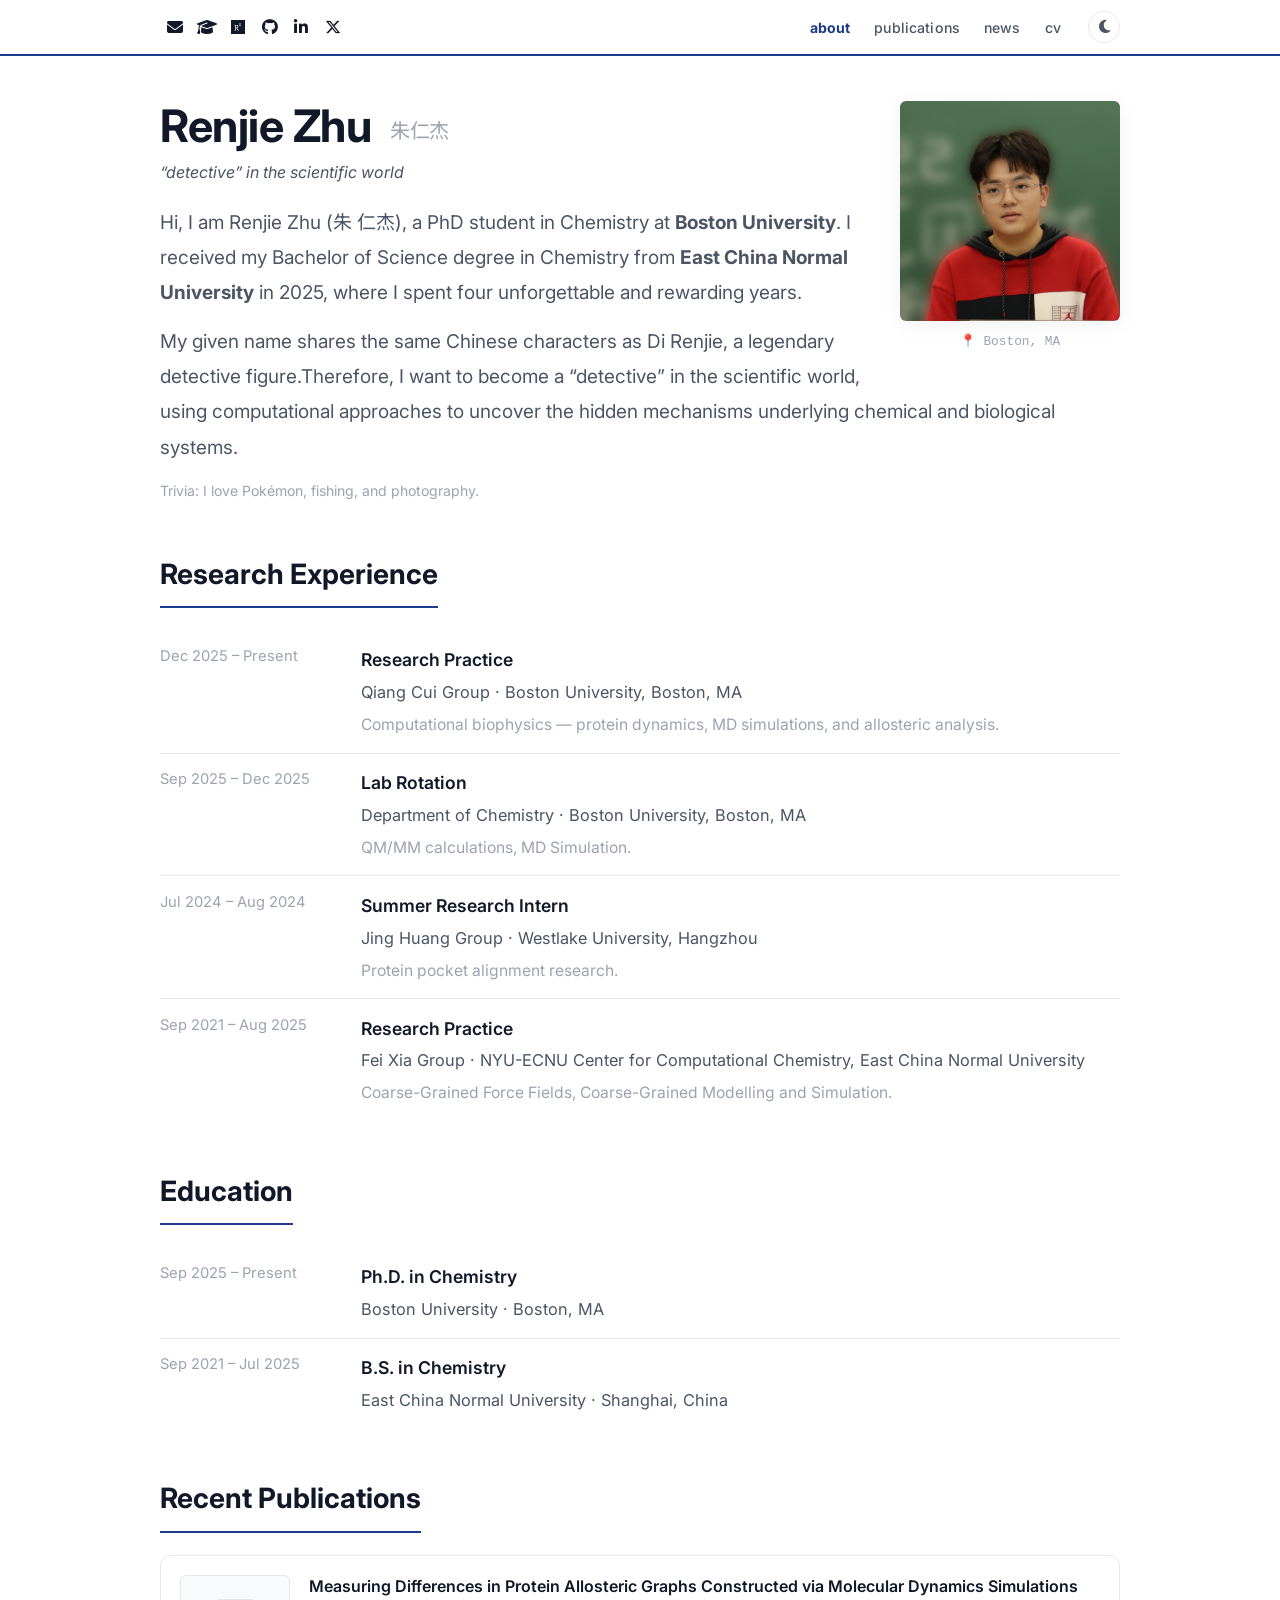
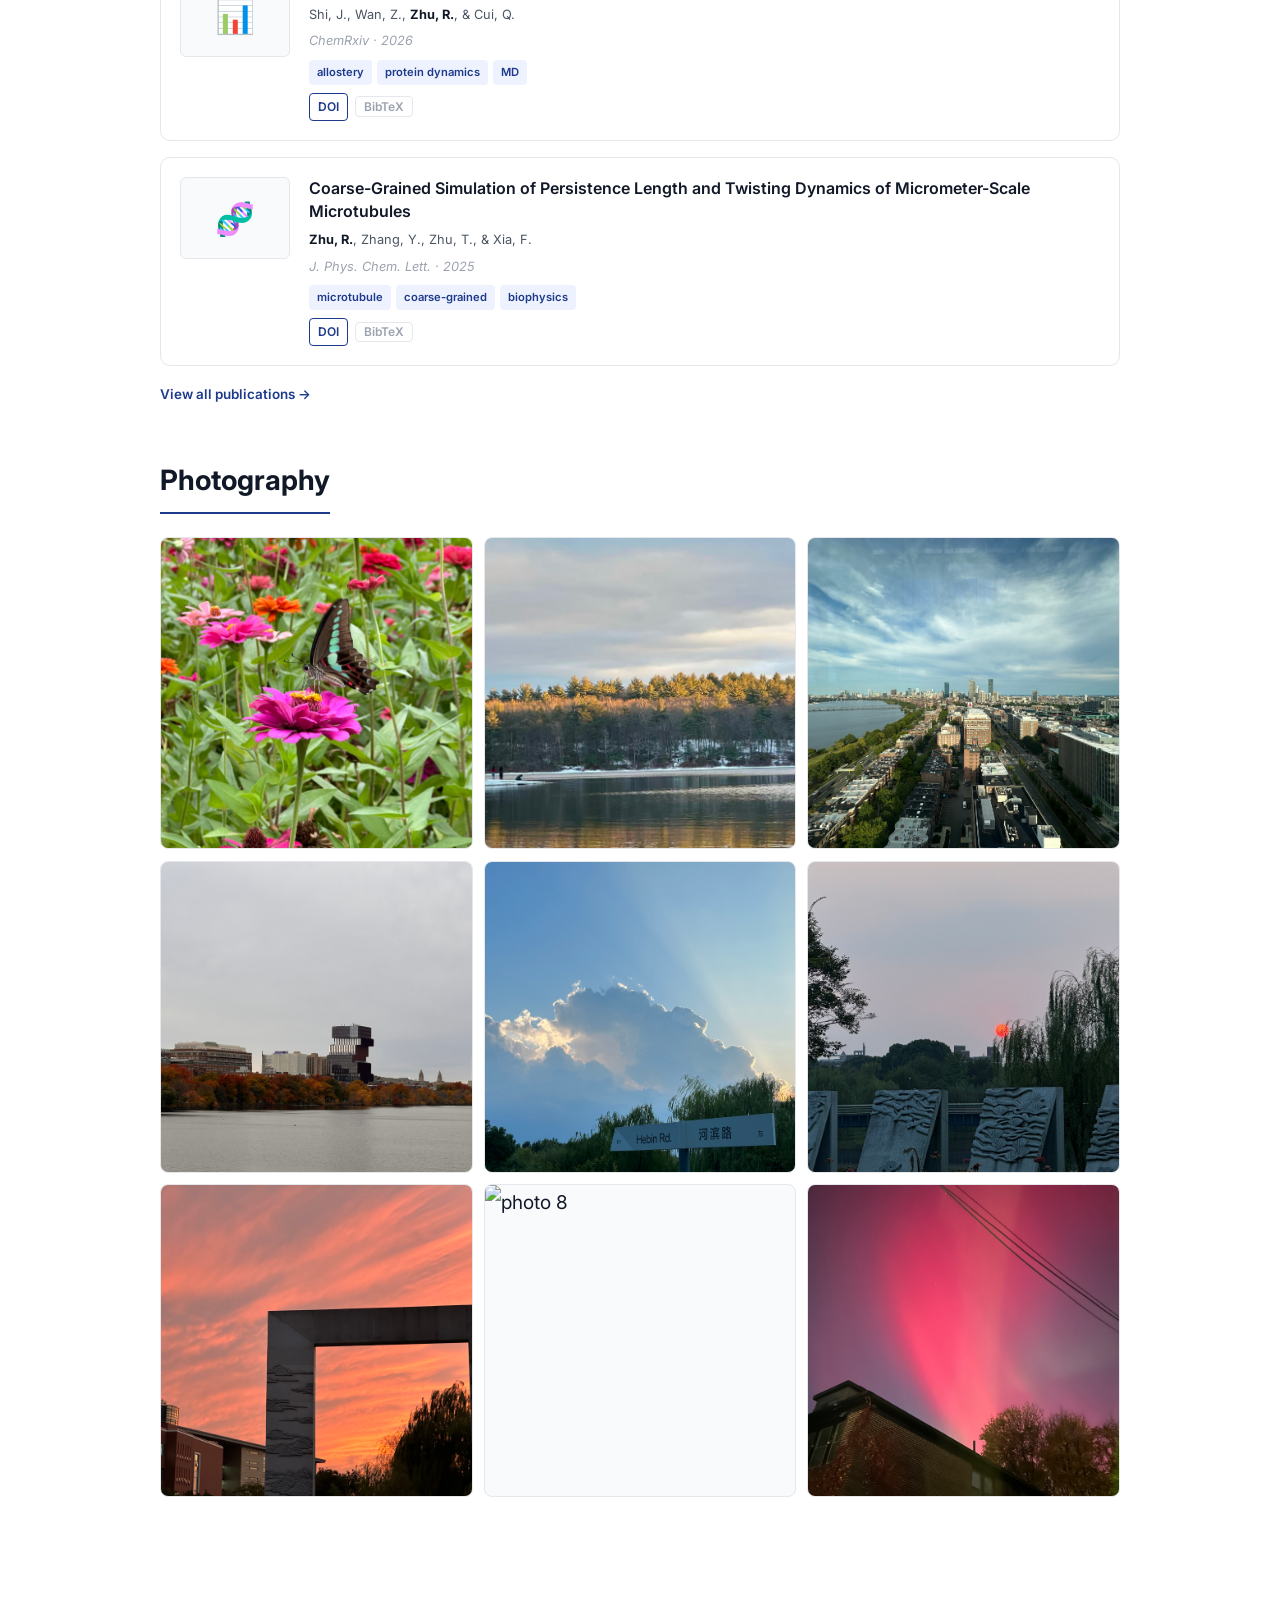
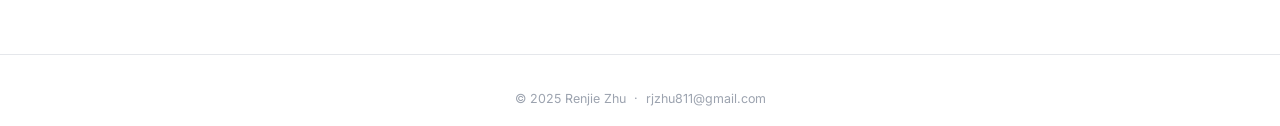
==== commit 331336dc: "1" ====
--- a/index.html
+++ b/index.html
@@ -274,7 +274,7 @@
         <div>
           <div class="exp-title">Research Practice</div>
           <div class="exp-subtitle">Fei Xia Group · NYU-ECNU Center for Computational Chemistry, East China Normal University</div>
-          <div class="exp-detail">Coarse-Grained Force Fields, Coarse-Grained Modelling and Simulation </div>
+          <div class="exp-detail">Coarse-Grained Force Fields, Coarse-Grained Modelling and Simulation.</div>
         </div>
       </div>
     </div>
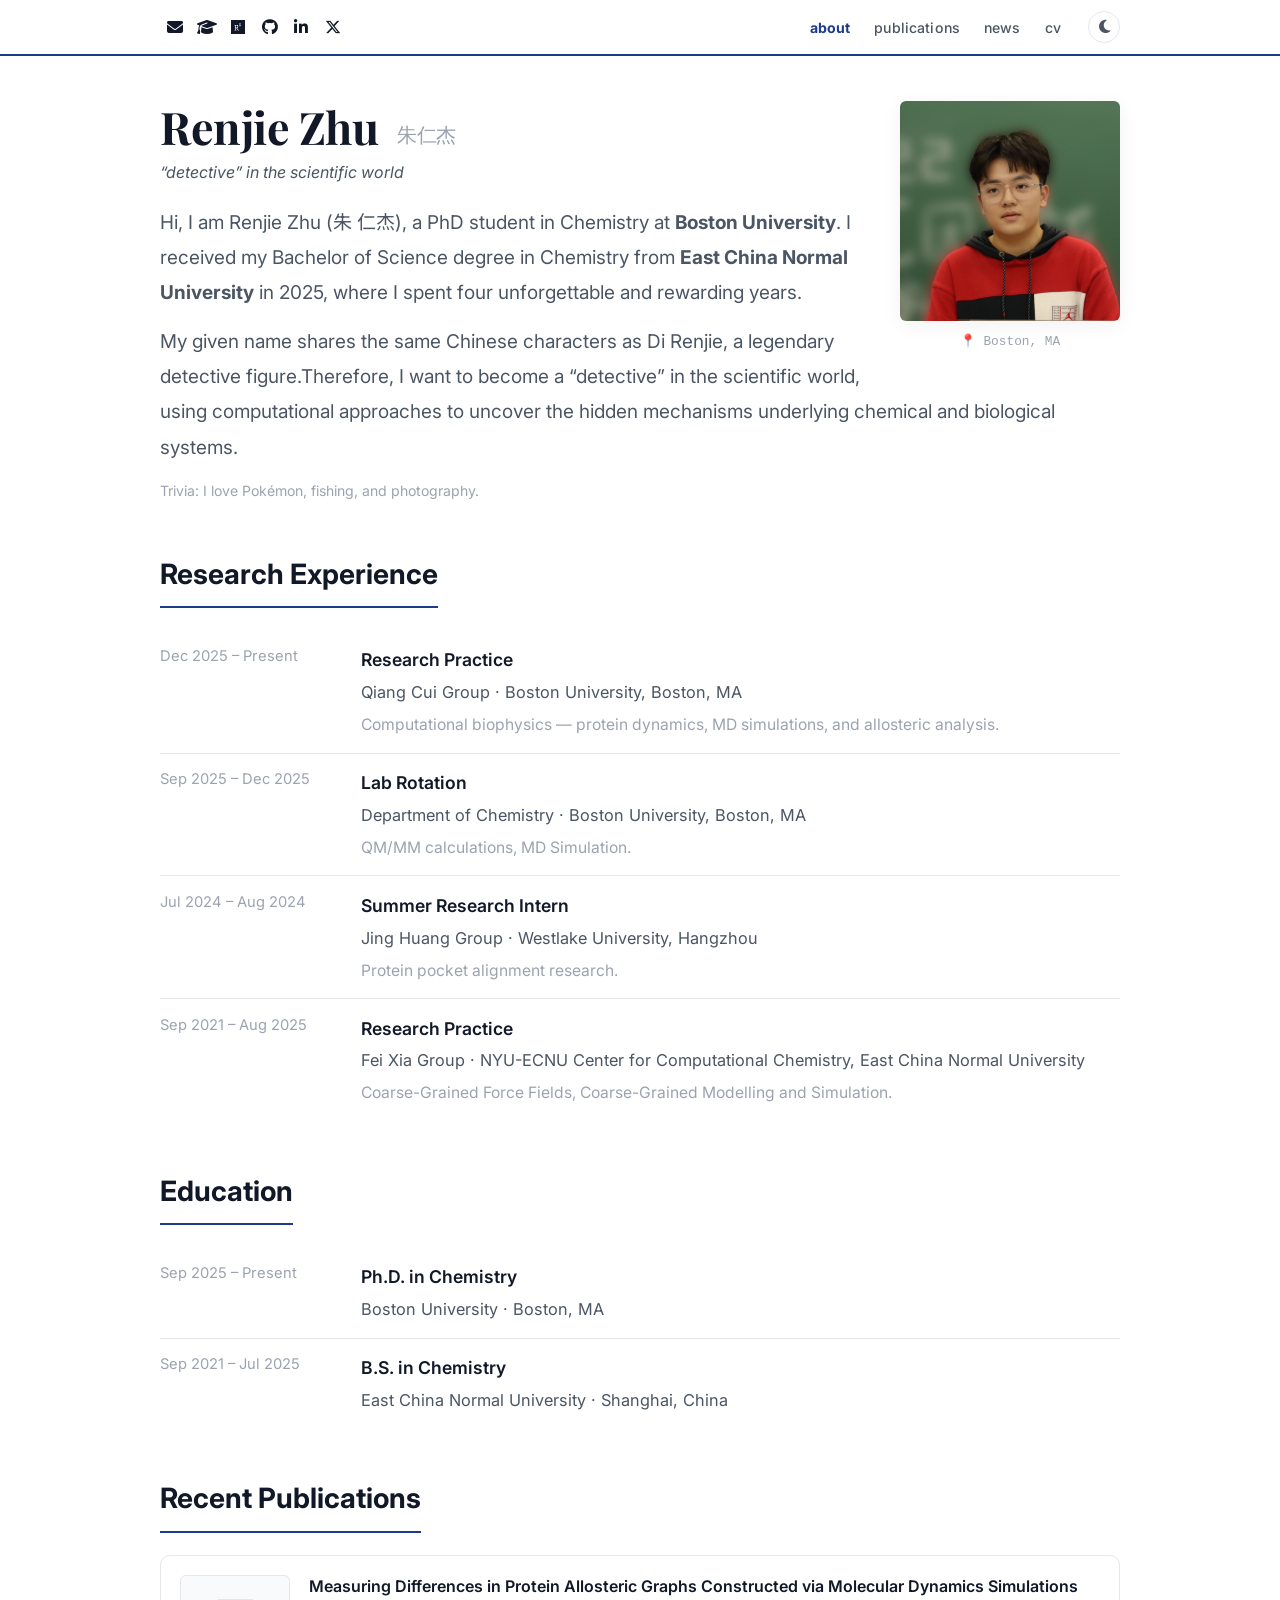
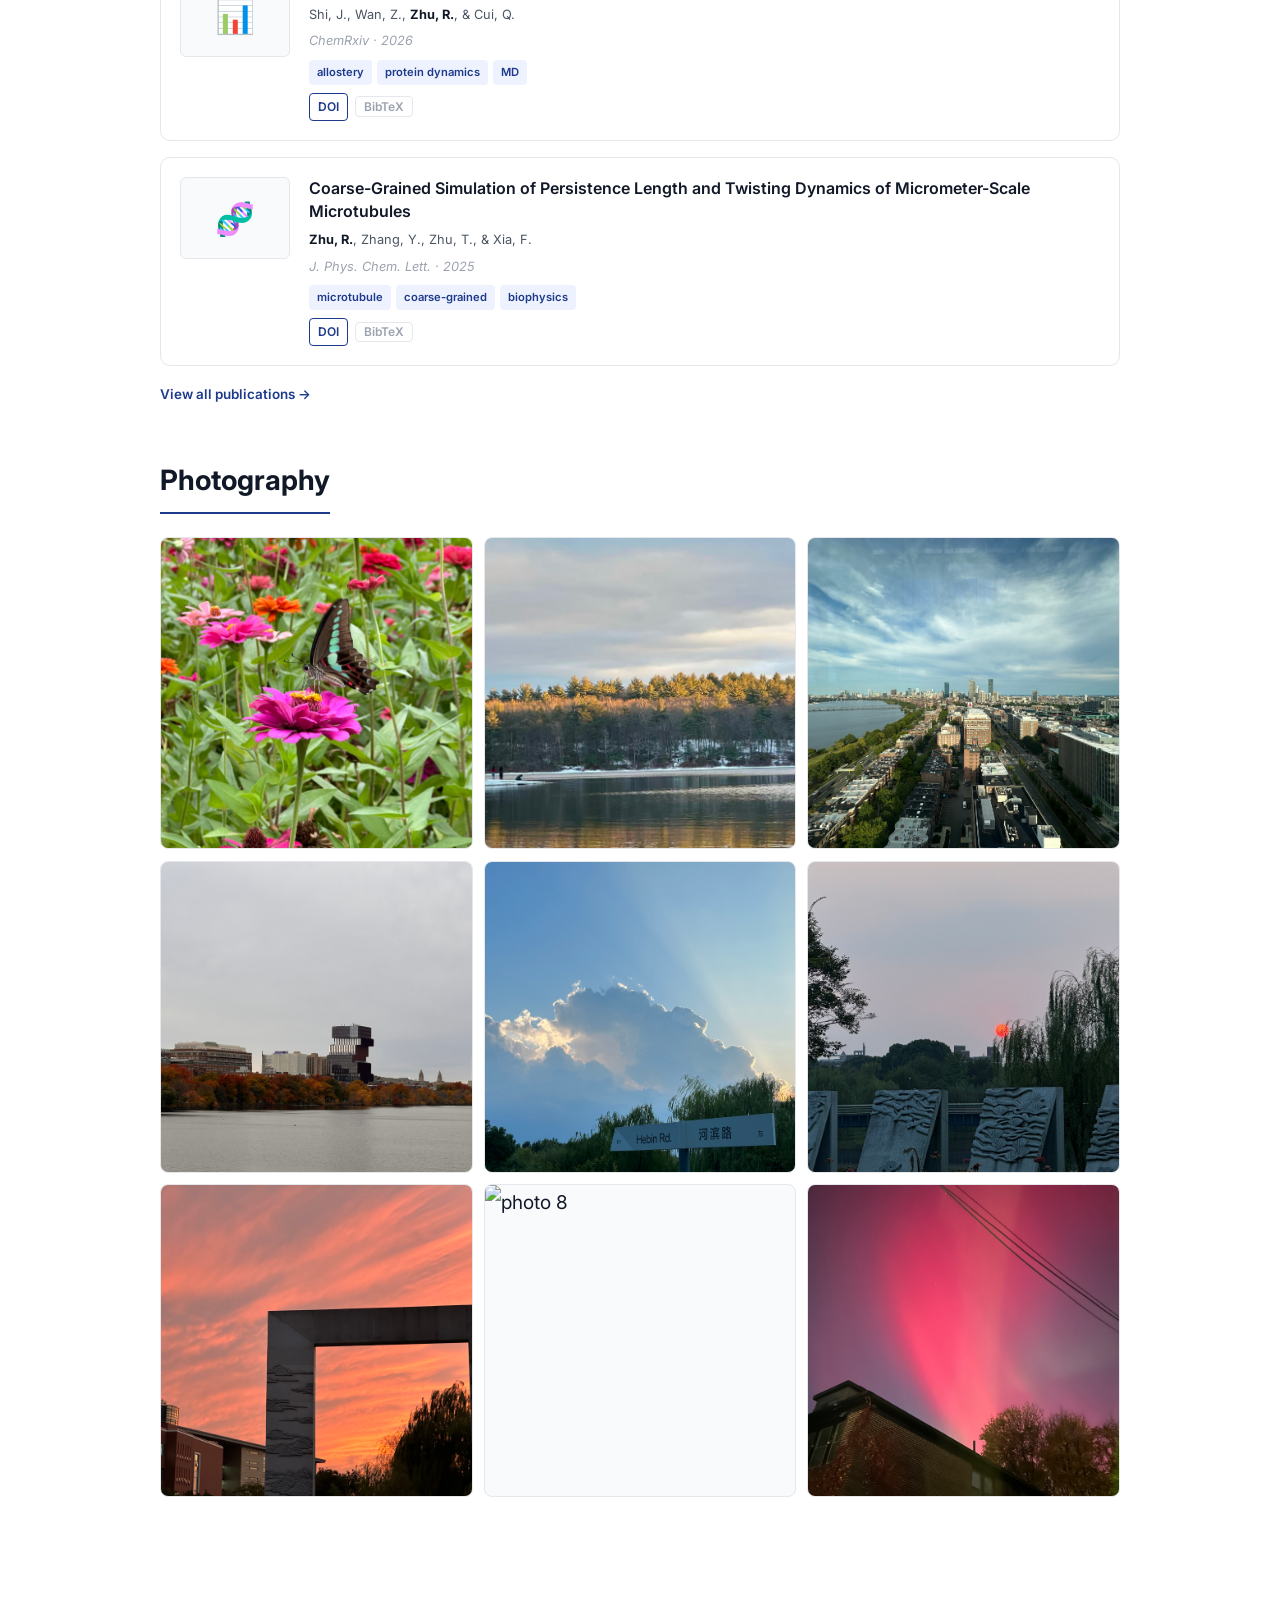
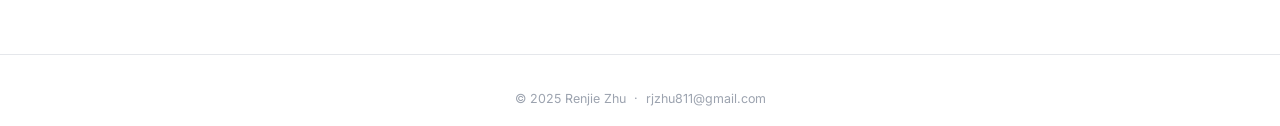
==== commit 9608f935: "font" ====
--- a/index.html
+++ b/index.html
@@ -5,7 +5,7 @@
   <meta name="viewport" content="width=device-width, initial-scale=1.0" />
   <title>Renjie Zhu | Boston University</title>
   <link rel="stylesheet" href="https://cdnjs.cloudflare.com/ajax/libs/font-awesome/6.4.0/css/all.min.css" />
-  <link href="https://fonts.googleapis.com/css2?family=Inter:wght@300;400;500;600;700&family=Noto+Sans+SC:wght@300;400;500;600;700&display=swap" rel="stylesheet" />
+  <link href="https://fonts.googleapis.com/css2?family=Inter:wght@300;400;500;600;700&family=Noto+Sans+SC:wght@300;400;500;600;700&family=Playfair+Display:wght@600;700&display=swap" rel="stylesheet" />
   <link rel="stylesheet" href="style.css" />
   <style>
     /* ── ABOUT: photo floats right, text wraps left ── */
@@ -45,6 +45,7 @@
 
     /* name + tagline */
     .page-name {
+      font-family: 'Playfair Display', serif;
       font-size: clamp(2rem, 4vw, 2.8rem);
       font-weight: 700;
       letter-spacing: -0.5px;
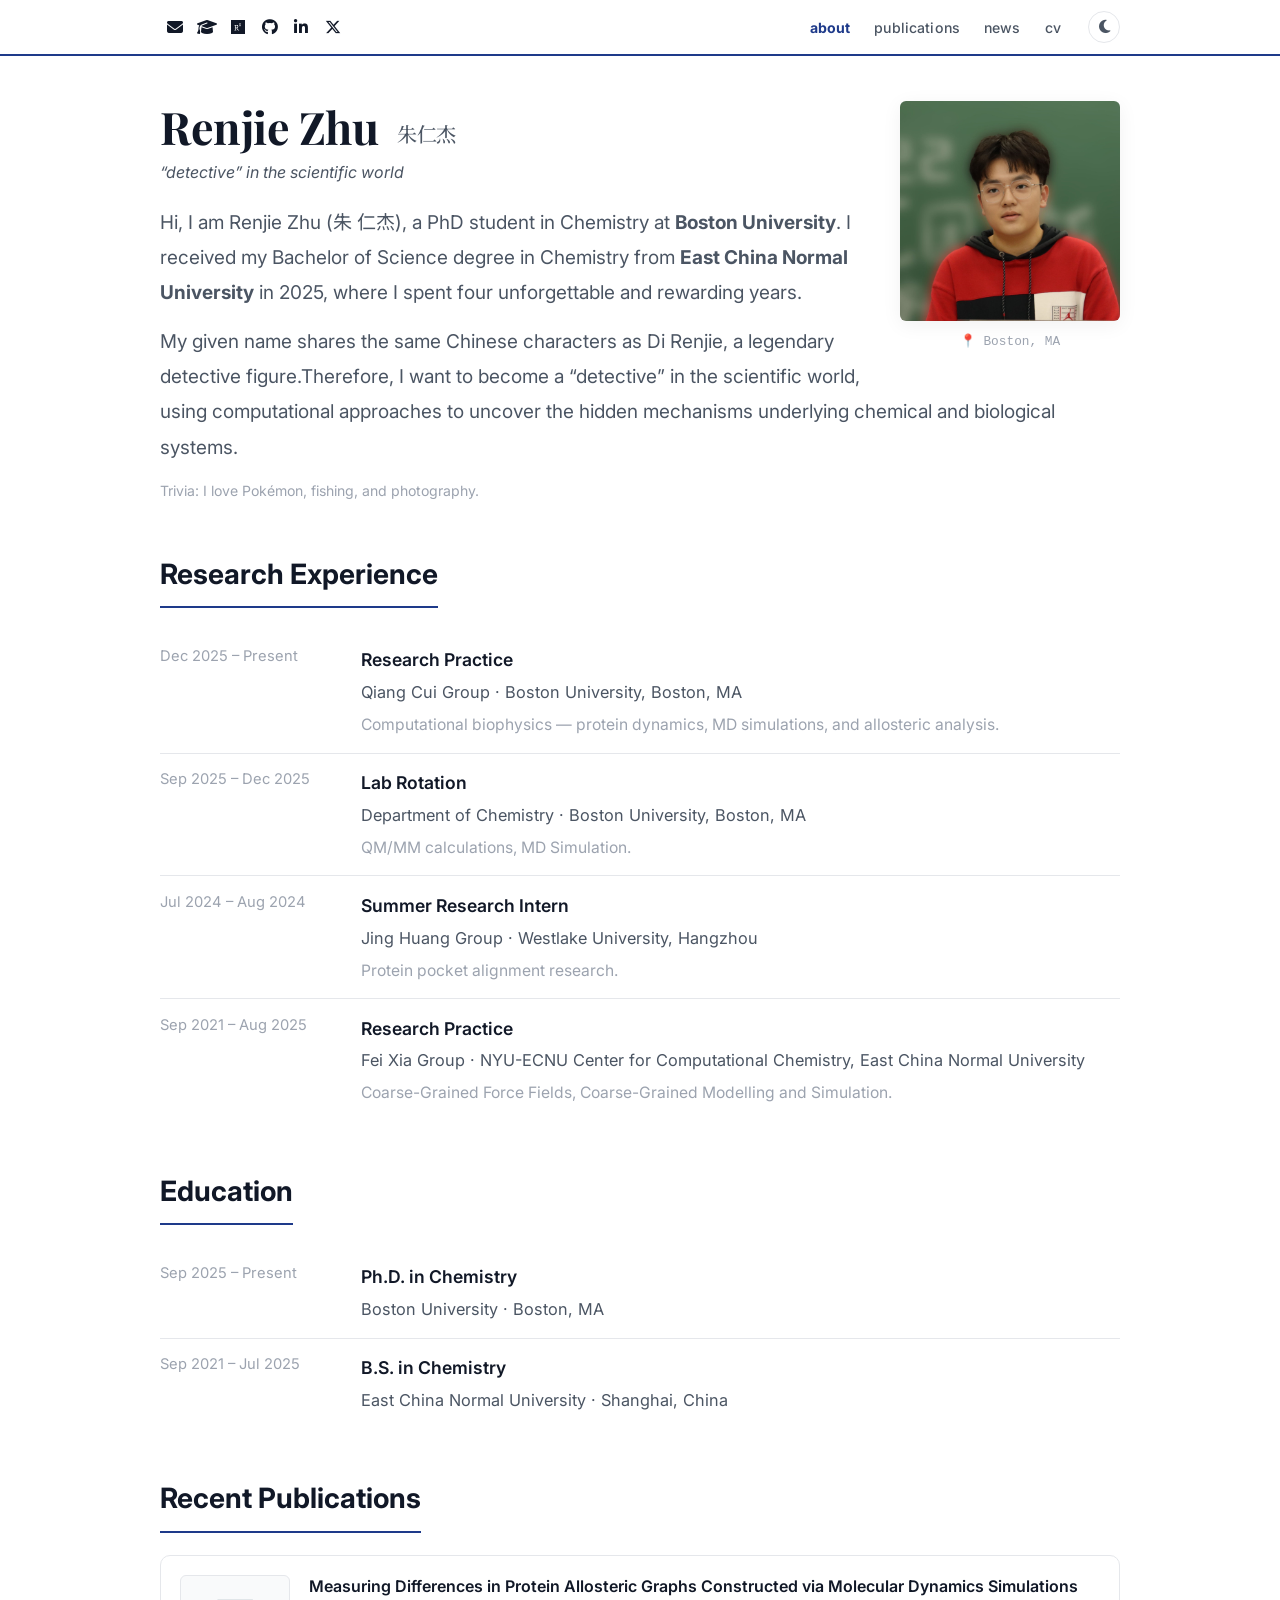
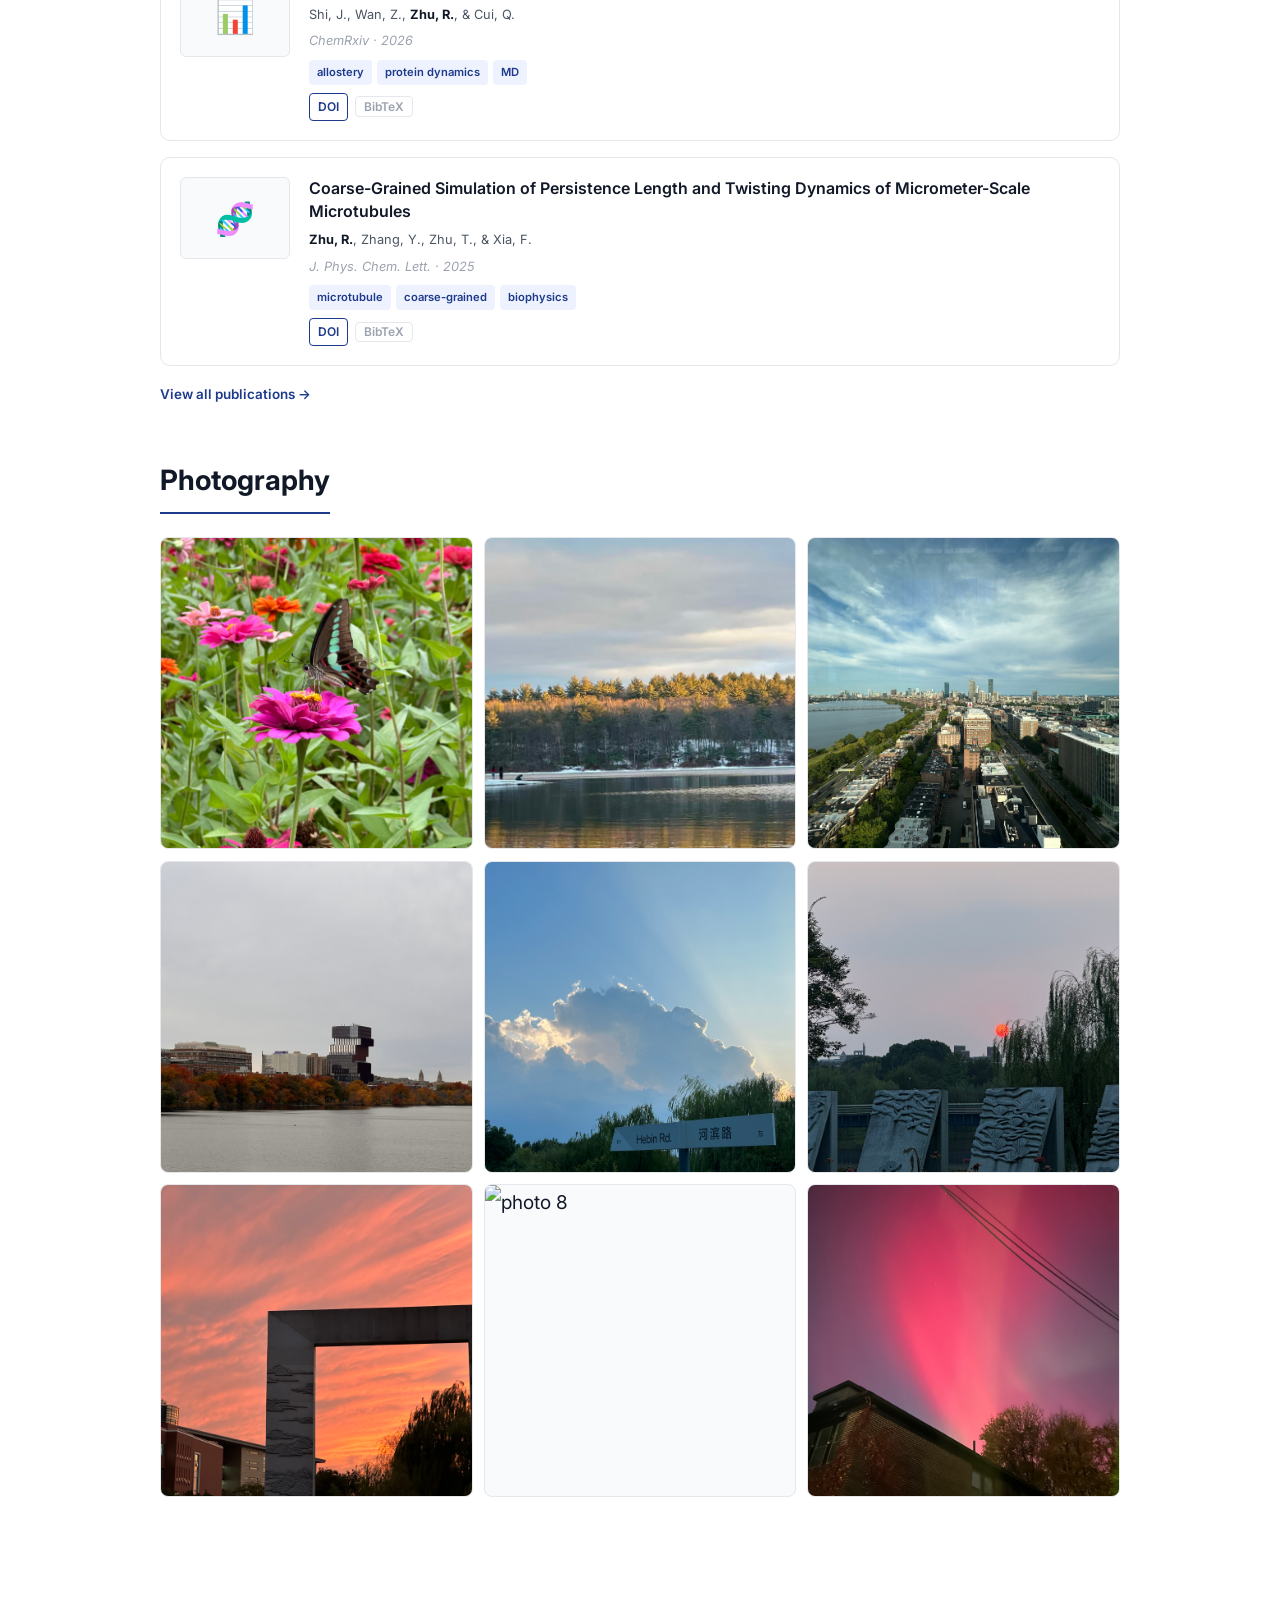
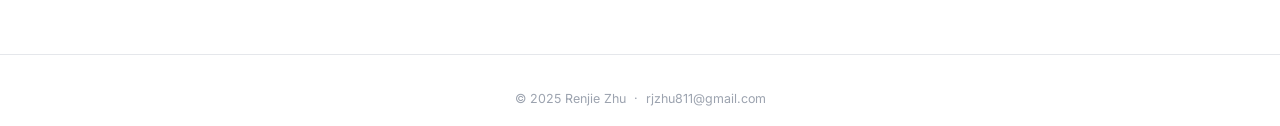
==== commit acf31a73: "1" ====
--- a/index.html
+++ b/index.html
@@ -5,7 +5,7 @@
   <meta name="viewport" content="width=device-width, initial-scale=1.0" />
   <title>Renjie Zhu | Boston University</title>
   <link rel="stylesheet" href="https://cdnjs.cloudflare.com/ajax/libs/font-awesome/6.4.0/css/all.min.css" />
-  <link href="https://fonts.googleapis.com/css2?family=Inter:wght@300;400;500;600;700&family=Noto+Sans+SC:wght@300;400;500;600;700&family=Playfair+Display:wght@600;700&display=swap" rel="stylesheet" />
+  <link href="https://fonts.googleapis.com/css2?family=Inter:wght@300;400;500;600;700&family=Noto+Sans+SC:wght@300;400;500;600;700&family=Noto+Serif+SC:wght@400;500;600;700&family=Playfair+Display:wght@600;700&display=swap" rel="stylesheet" />
   <link rel="stylesheet" href="style.css" />
   <style>
     /* ── ABOUT: photo floats right, text wraps left ── */
@@ -53,9 +53,10 @@
       margin-bottom: 0.35rem;
     }
     .page-name .name-cn {
+      font-family: 'Noto Serif SC', serif;
       font-size: 0.45em;
-      font-weight: 400;
-      color: var(--text-faint);
+      font-weight: 500;
+      color: var(--text-muted);
       margin-left: 0.6rem;
       vertical-align: middle;
     }
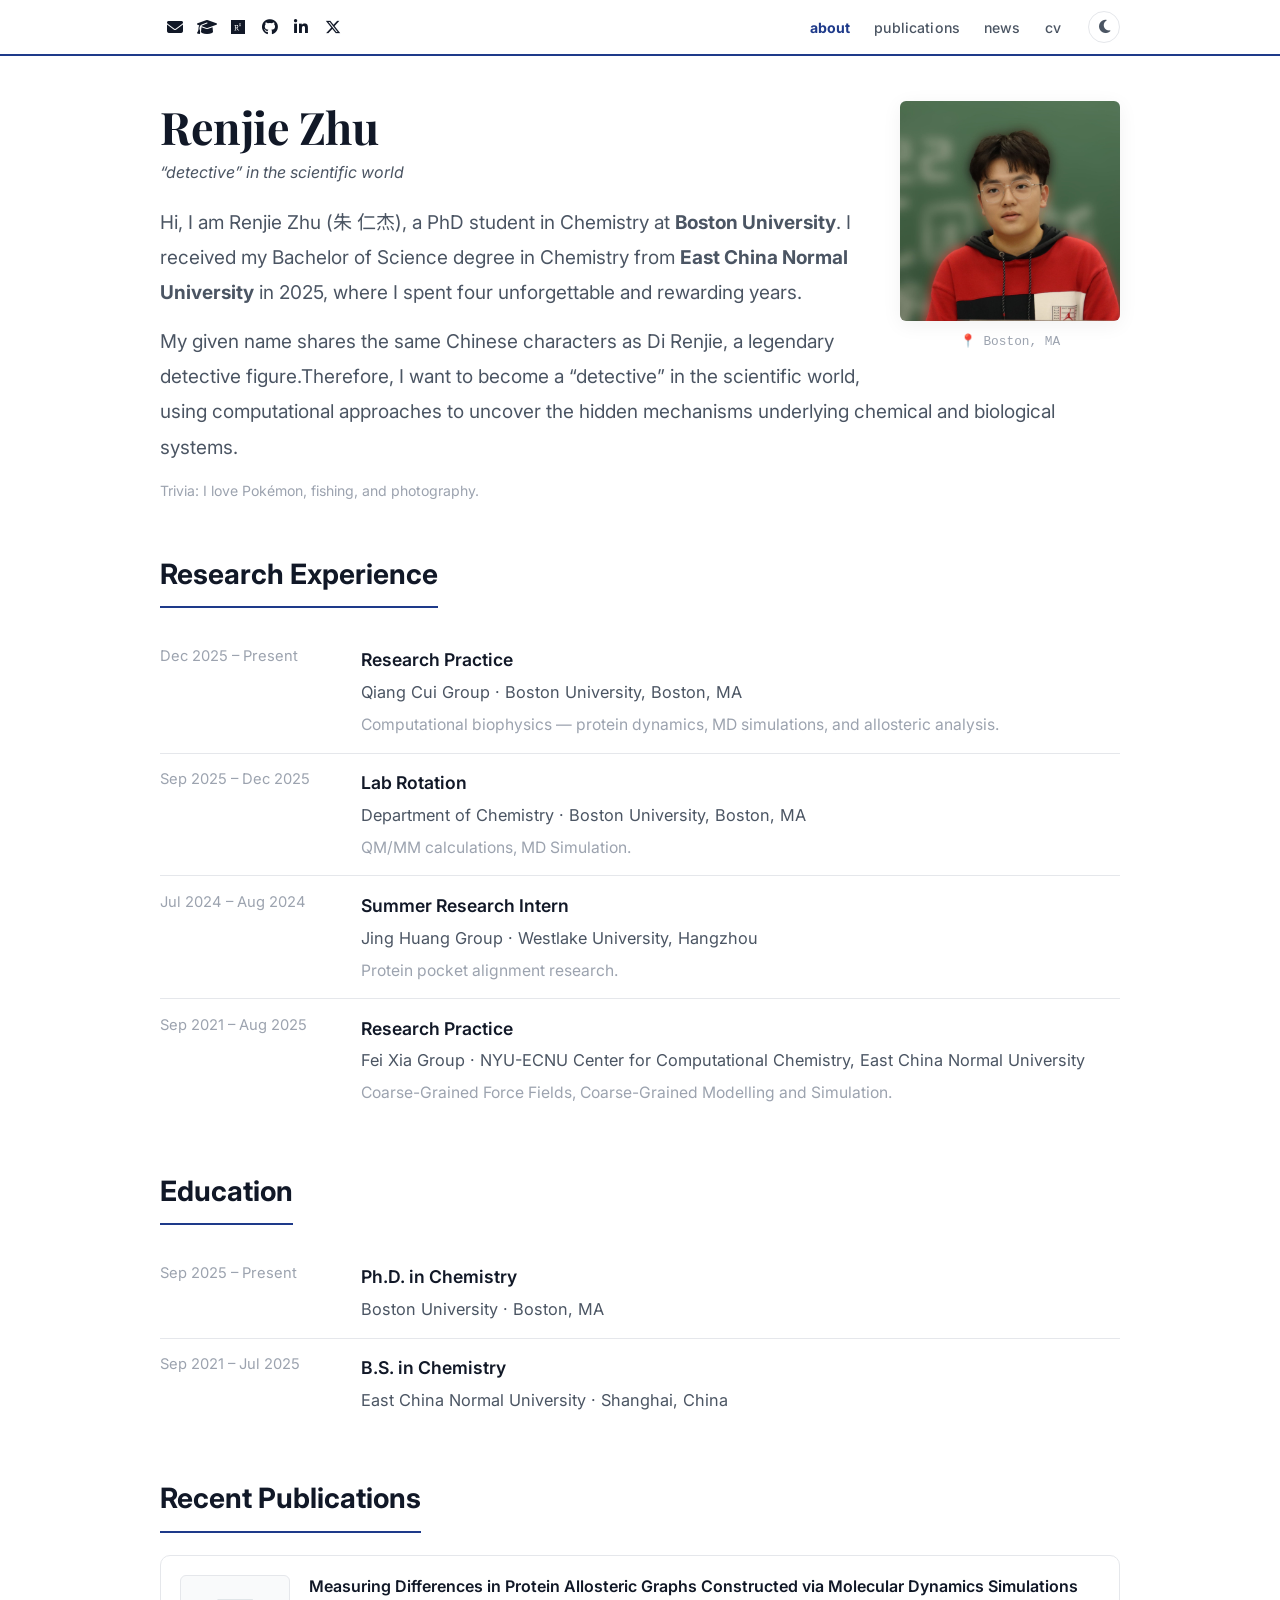
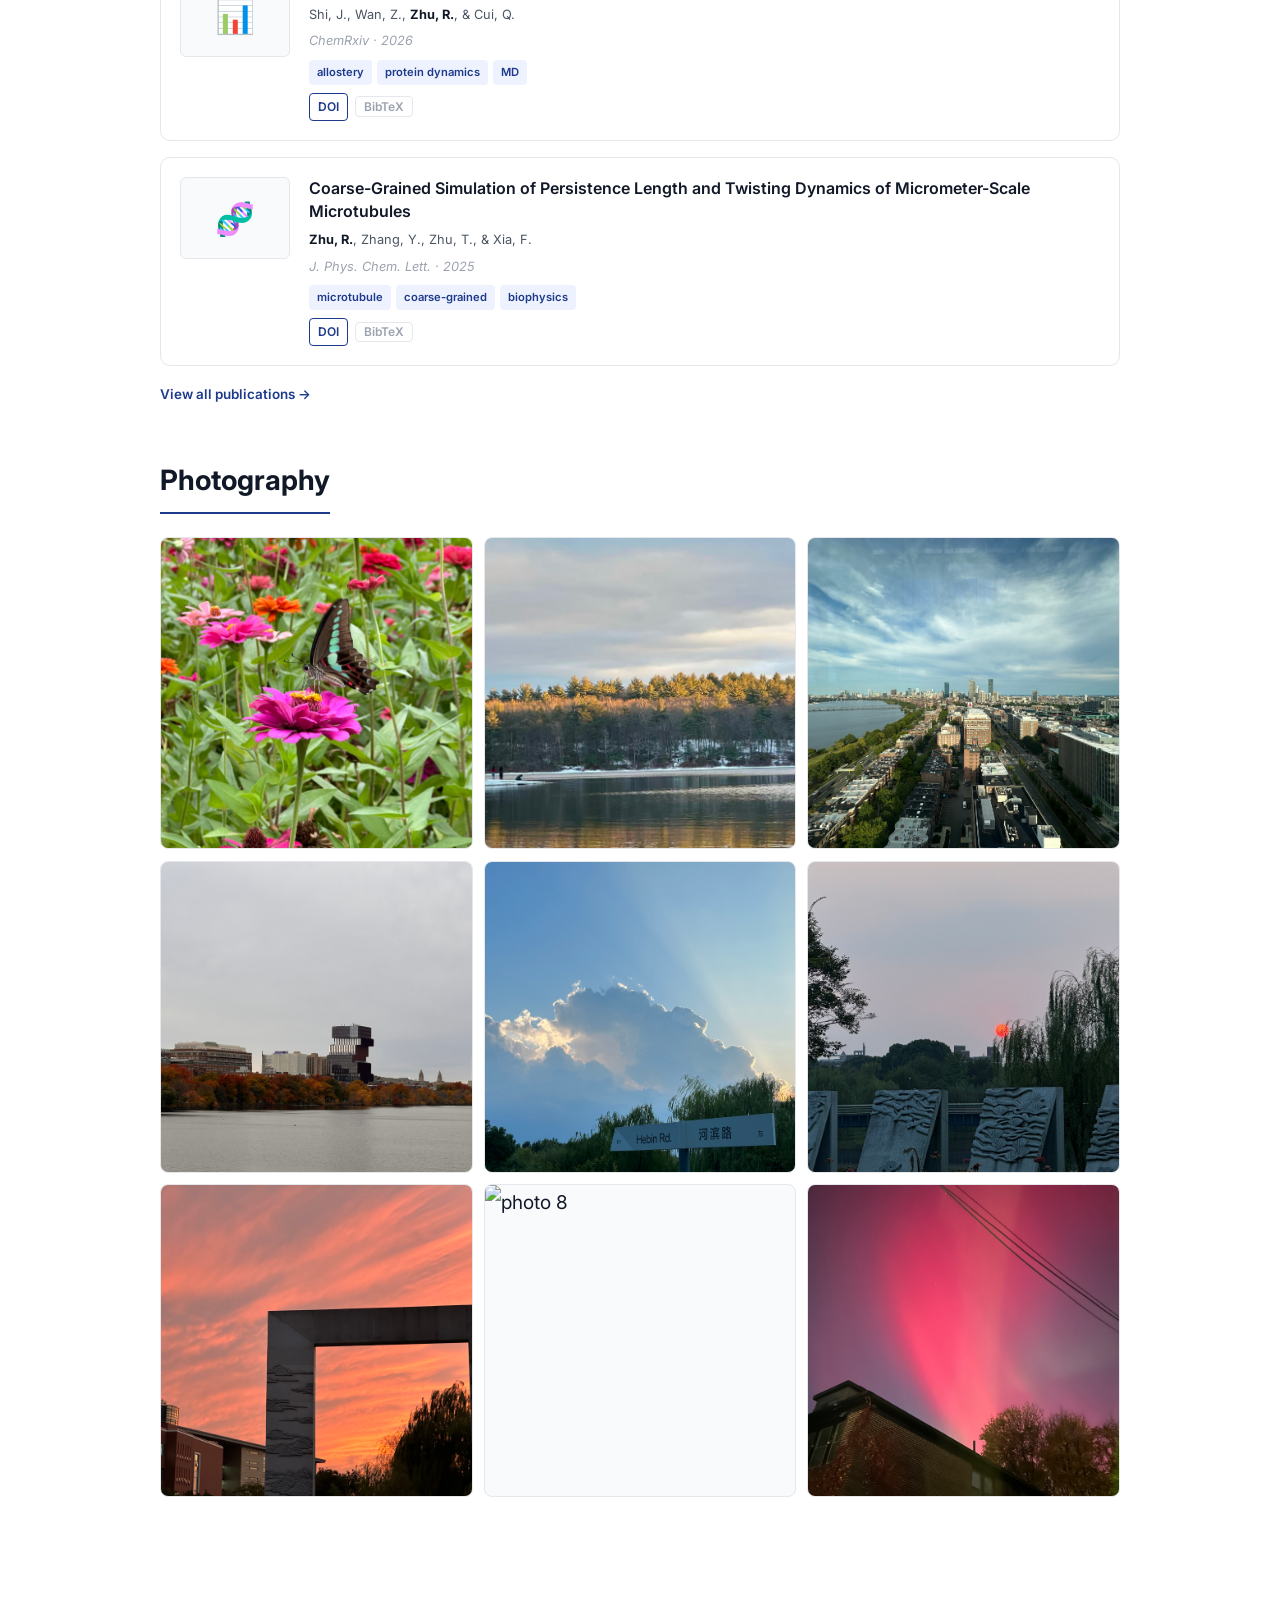
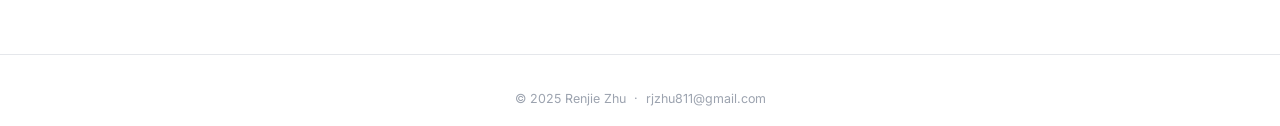
==== commit 635846d3: "1" ====
--- a/index.html
+++ b/index.html
@@ -224,7 +224,7 @@
 
     <!-- Name + tagline + bio flow left -->
     <h1 class="page-name">
-      Renjie Zhu <span class="name-cn">朱仁杰</span>
+      Renjie Zhu
     </h1>
     <p class="page-tagline">
       “detective” in the scientific world
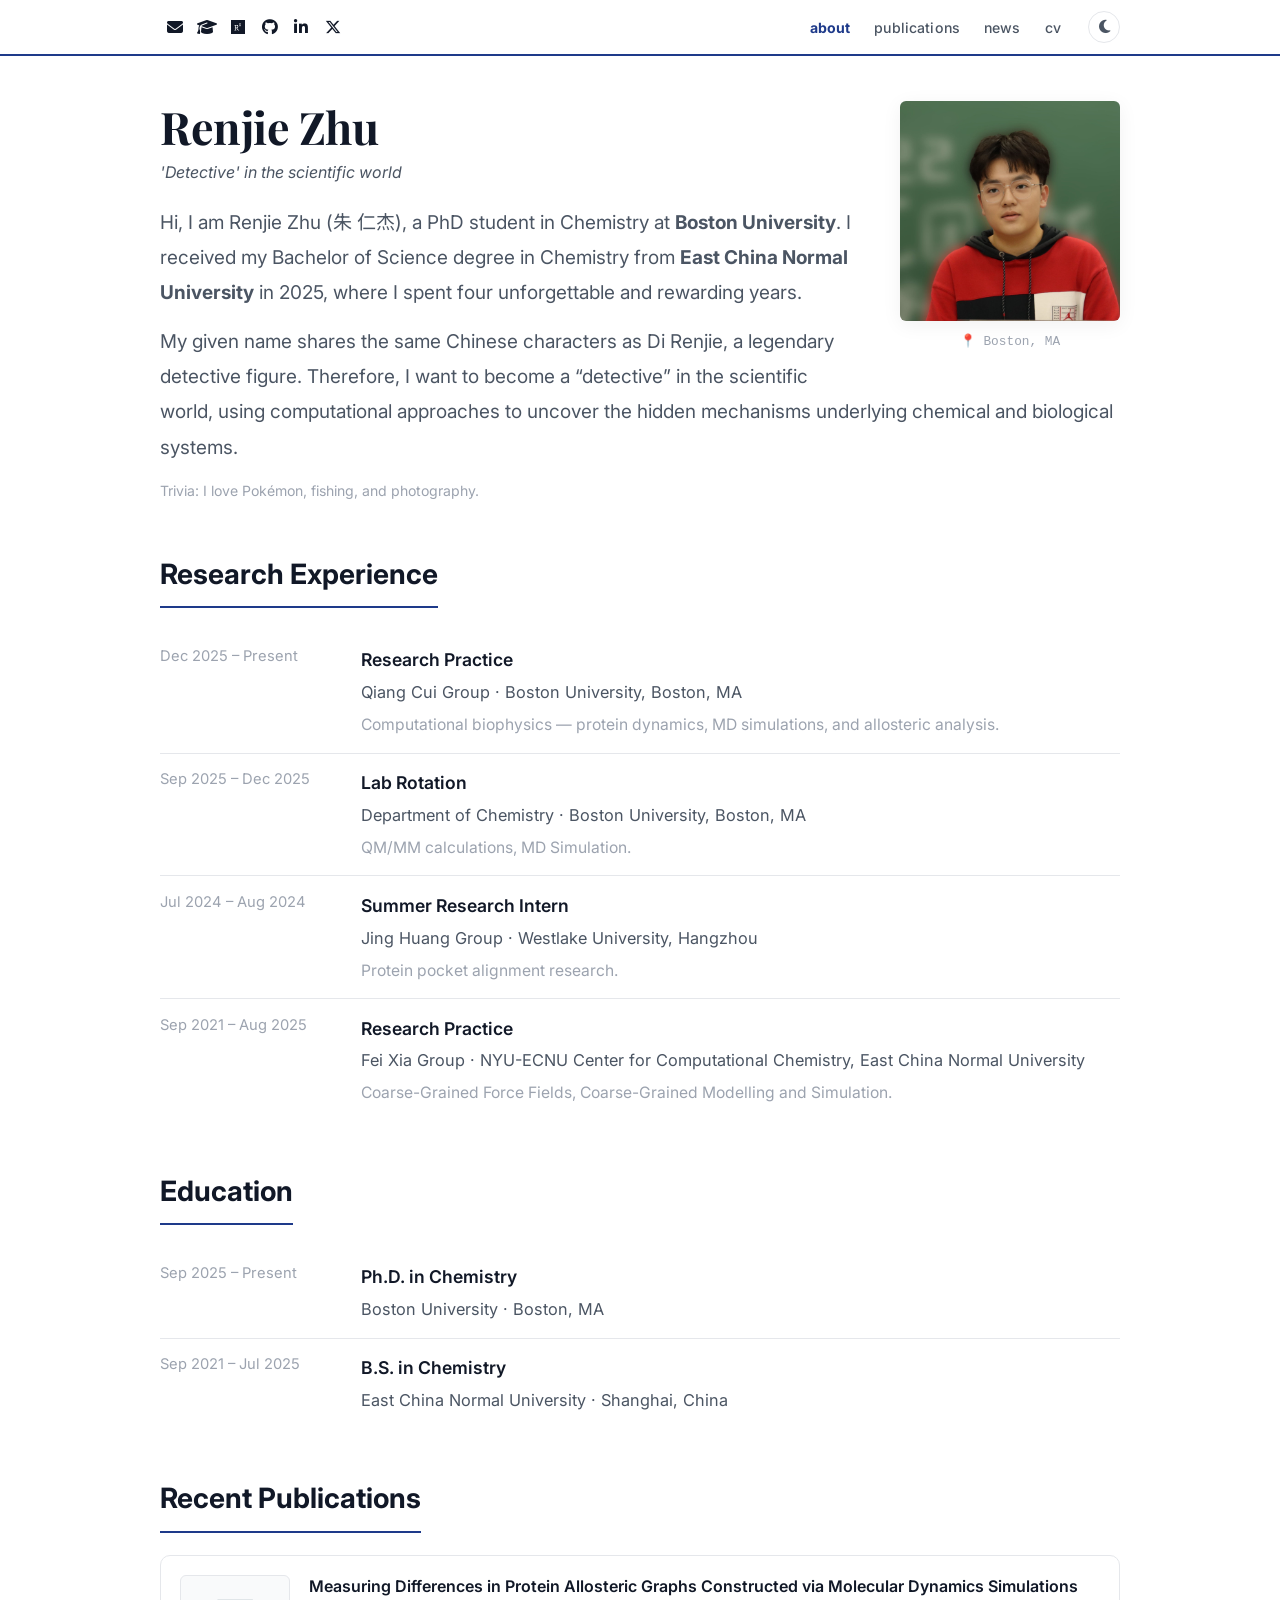
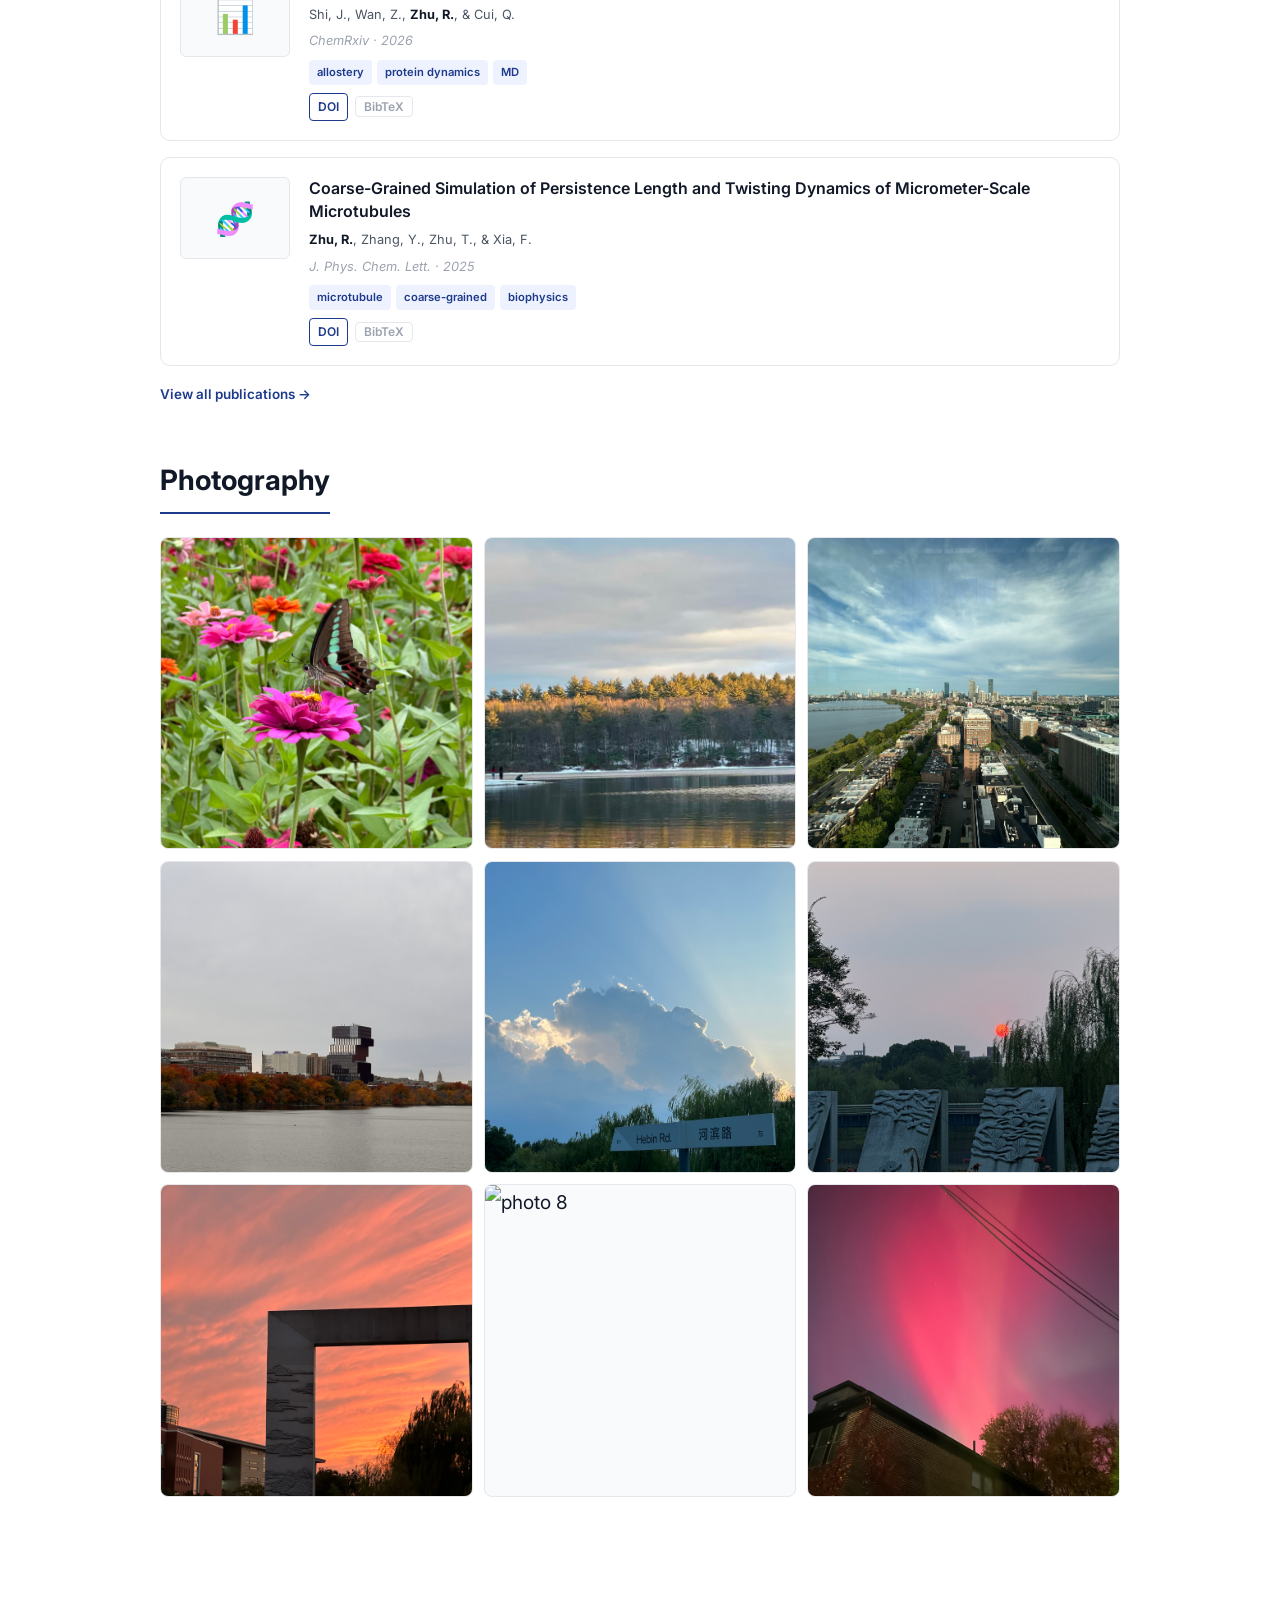
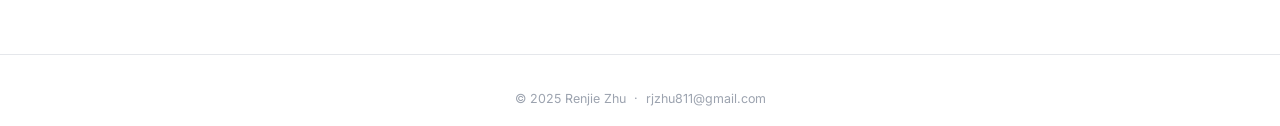
==== commit 6017a375: "1" ====
--- a/index.html
+++ b/index.html
@@ -227,7 +227,7 @@
       Renjie Zhu
     </h1>
     <p class="page-tagline">
-      “detective” in the scientific world
+      'Detective' in the scientific world
     </p>
 
     <p class="bio-text">
@@ -235,7 +235,7 @@
       I received my Bachelor of Science degree in Chemistry from <strong>East China Normal University</strong> in 2025, where I spent four unforgettable and rewarding years.
     </p>
     <p class="bio-text">
-      My given name shares the same Chinese characters as Di Renjie, a legendary detective figure.Therefore, I want to become a “detective” in the scientific world, using computational approaches to uncover the hidden mechanisms underlying chemical and biological systems.
+      My given name shares the same Chinese characters as Di Renjie, a legendary detective figure. Therefore, I want to become a “detective” in the scientific world, using computational approaches to uncover the hidden mechanisms underlying chemical and biological systems.
     </p>
     <p class="bio-trivia">
       Trivia: I love Pokémon, fishing, and photography.
